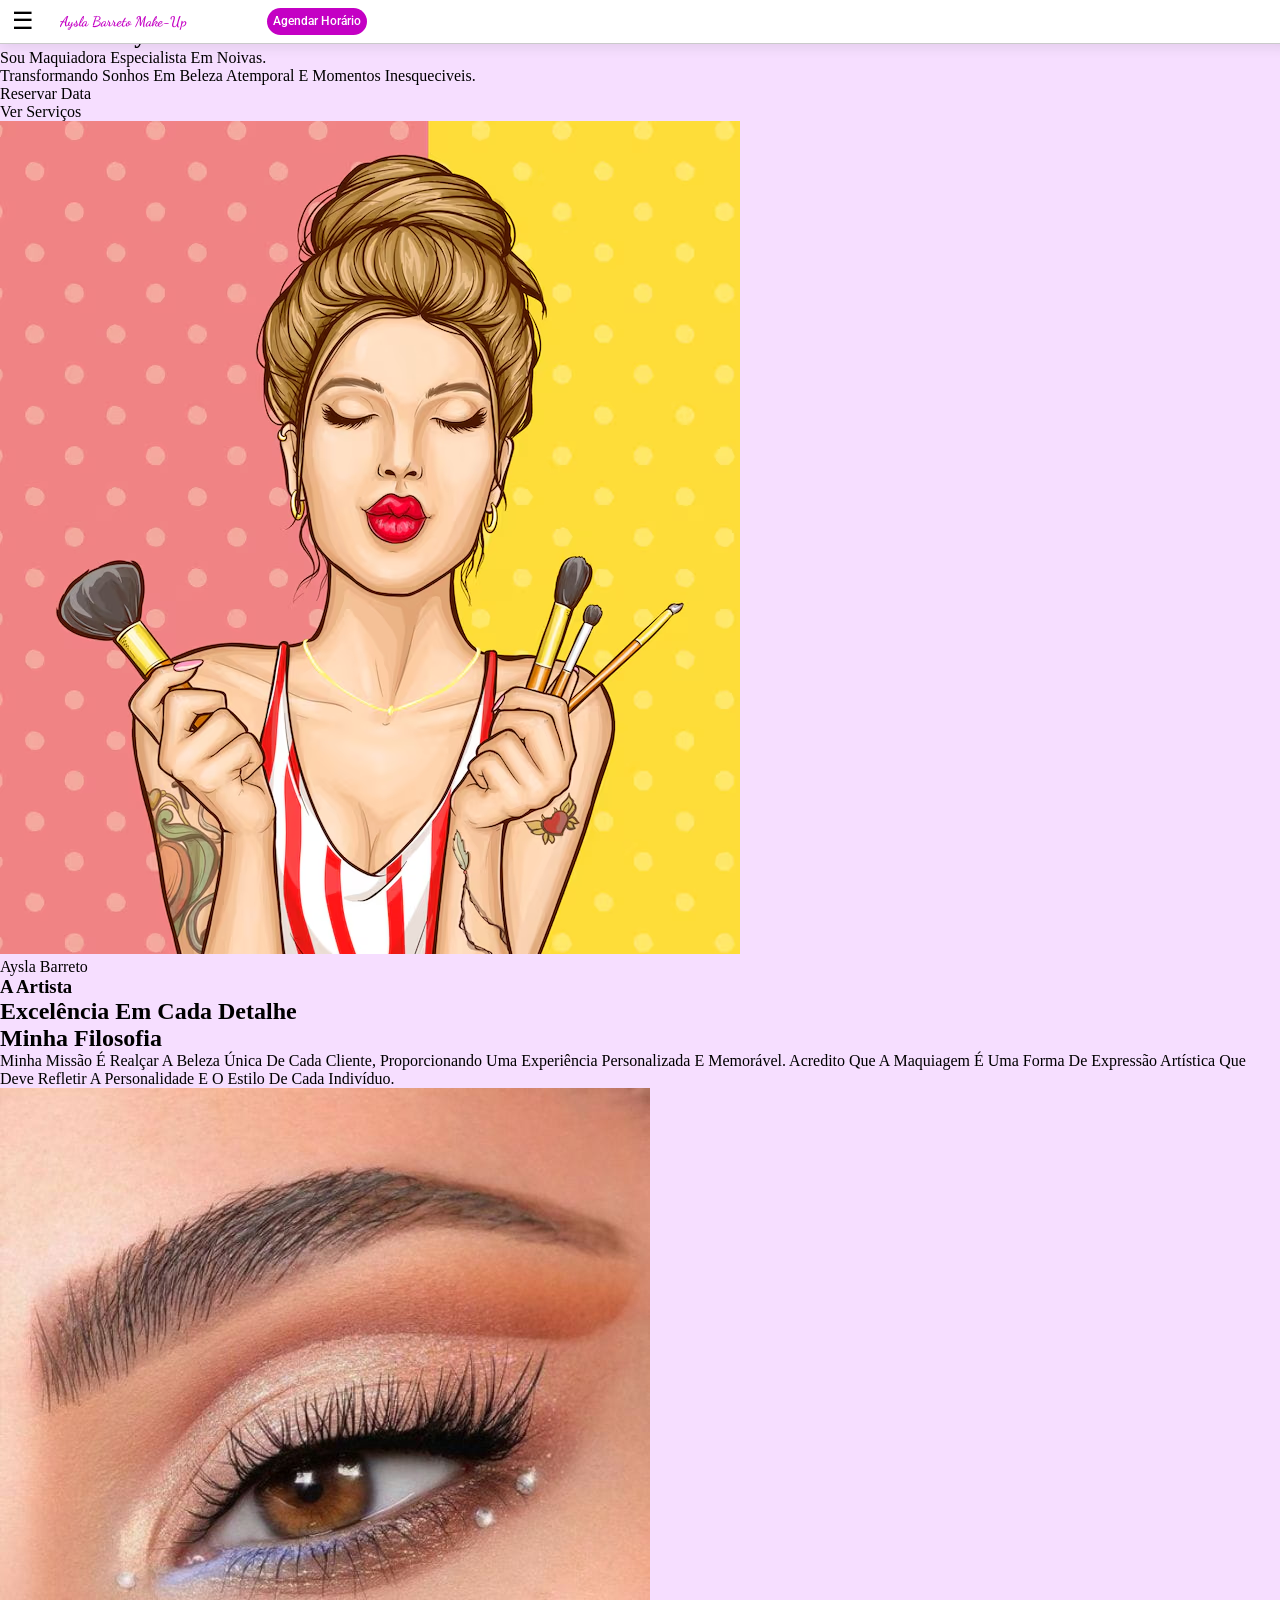
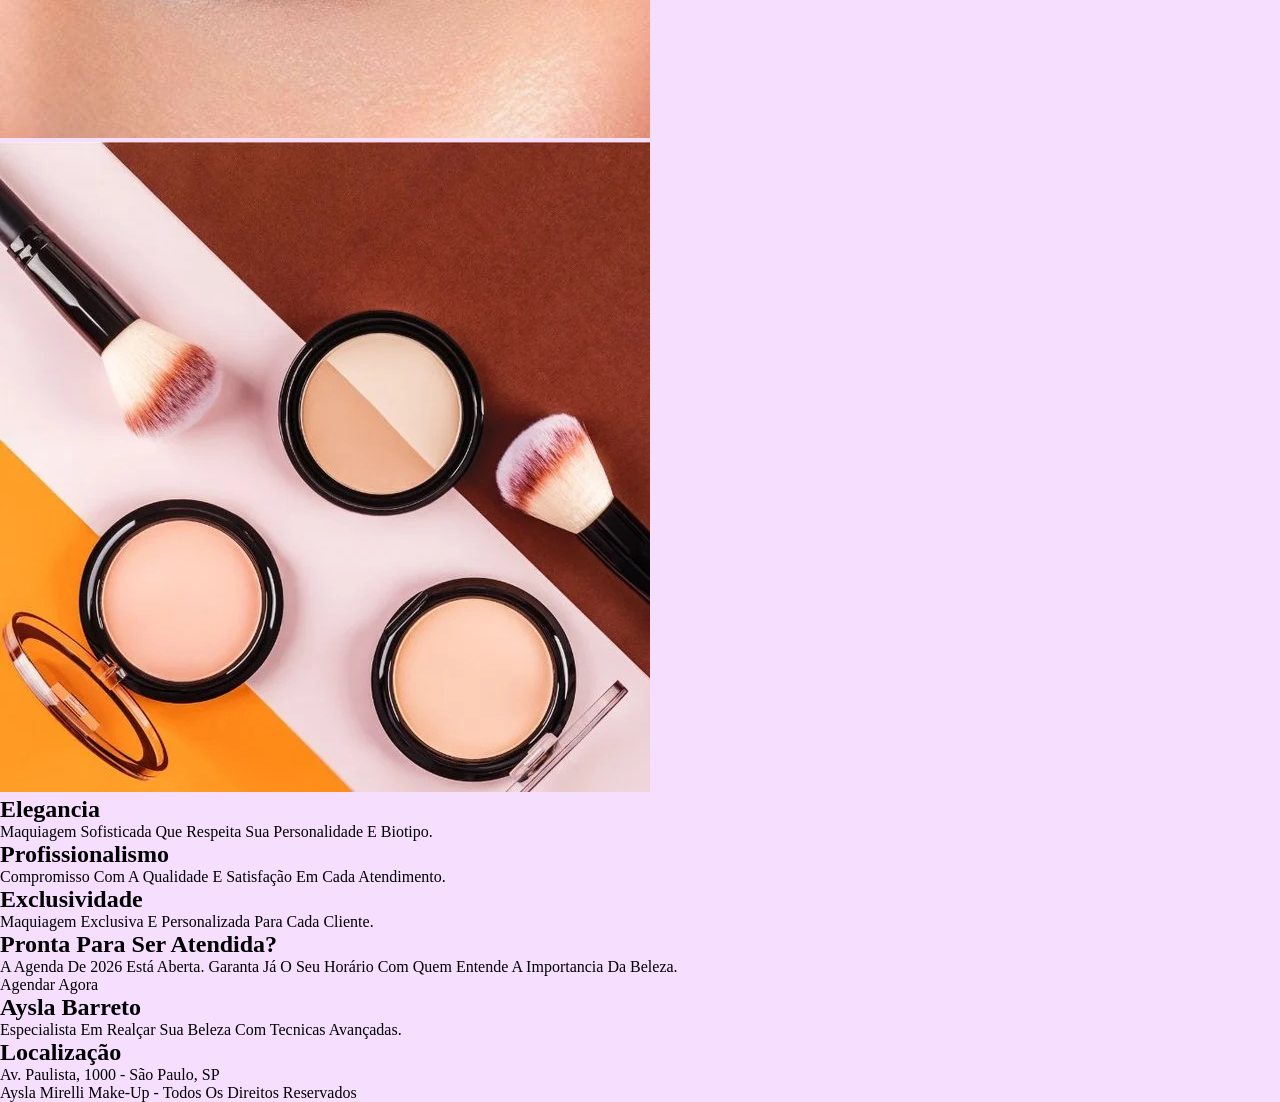
==== index.html @ 2d9332dd "Primeiro commit: criação de arquivos, pastas e imagens. Também foi feito toda a semantica do HTML co" ====
<!DOCTYPE html>
<html lang="pt-BR">
<head>
    <meta charset="UTF-8">
    <meta name="viewport" content="width=device-width, initial-scale=1.0">
    <title>Aysla Make-Up - Home</title>
    <link rel="stylesheet" href="./css/style.css">


    <link rel="preconnect" href="https://fonts.googleapis.com">
    <link rel="preconnect" href="https://fonts.gstatic.com" crossorigin>
    <link href="https://fonts.googleapis.com/css2?family=Roboto:ital,wght@0,100..900;1,100..900&display=swap" rel="stylesheet">

    <link rel="preconnect" href="https://fonts.googleapis.com">
    <link rel="preconnect" href="https://fonts.gstatic.com" crossorigin>
    <link href="https://fonts.googleapis.com/css2?family=Dancing+Script:wght@400..700&family=Roboto:ital,wght@0,100..900;1,100..900&display=swap" rel="stylesheet">


    <link rel="preconnect" href="https://fonts.googleapis.com">
    <link rel="preconnect" href="https://fonts.gstatic.com" crossorigin>
    <link href="https://fonts.googleapis.com/css2?family=Playfair+Display:ital,wght@0,400..900;1,400..900&display=swap" rel="stylesheet">
</head>
<body>
    <header>
        <nav>
             <button id="menu-toggle" aria-label="Abrir menu">
                ☰
            </button>

            <h1 class="tituloNavBar">Aysla Barreto Make-Up</h1>
            
            <ul id="nav-itens">
                <ul>
                    <h2 class="tituloNavBar" id="titulo-itens">Aysla Barreto Make-Up</h2>
                    <li id="btn-fechar-itens">X</li>   
                </ul>
                <li id="titulo-menu">Menu Principal</li>
                <li class="li-nav-itens"><a href=""><img class="nav-itens-logo" src="./assets/img/homeicon.png" alt="">Inicio <span class="mq-nav-itens">></span></a></li>
                <li class="li-nav-itens"><a href=""><img class="nav-itens-logo" src="./assets/img/sobreicon.png" alt="">Sobre <span class="mq-nav-itens">></span></a></li>
                <li class="li-nav-itens"><a href=""><img class="nav-itens-logo" id="pincel" src="./assets/img/pincel.png" alt="">Serviços <span class="mq-nav-itens">></span></a></li>

                <li ><a id="menu-li-btn" href="https://wa.me/5583994132681?text=Olá%2C%20gostaria%20de%20agendar%20um%20horário."
            target="_blank"
            rel="noopener">Agendar Horário</a></li>
            <span id="desc-btn">Atendimento Personalizado com hora marcada</span>
            <span id="localizacao-menu">Localização <br> <br> Av. Paulista, 1000 - São Paulo, SP
            </span>
            </ul>

            <a  id="nav-btn-agendar" href="https://wa.me/5583994132681?text=Olá%2C%20gostaria%20de%20agendar%20um%20horário."
            target="_blank"
            rel="noopener">Agendar Horário</a>


        </nav>
    </header>






    

    <main>
        <section>
            <div>
                <h3>Maquiadora</h3>
                <h2>Me Chamo <span>Aysla Barreto!</span></h2>
                <p>Sou maquiadora especialista em noivas. <br> Transformando Sonhos em Beleza Atemporal e Momentos Inesqueciveis.</p>
                <div>
                    <a   href="https://wa.me/5583994132681?text=Olá%2C%20gostaria%20de%20agendar%20um%20horário."
            target="_blank"
            rel="noopener">Reservar Data</a>
                    <a href="">Ver Serviços</a>
                </div>


            </div>
            <figure>
                <img src="./assets/img/ilustracao-de-anuncio-de-cosmeticos-maquiagem-com-retrato-de-mulher-de-moda_1441-3414.avif" alt="Aysla Mirelli">
                <figcaption>Aysla Barreto</figcaption>
            </figure>
        </section>


        <article>
            <h3>A Artista</h3>
            <h2>Excelência em Cada Detalhe</h2>
            <div>
                <h2>Minha Filosofia</h2>
                <p>Minha missão é realçar a beleza única de cada cliente, proporcionando uma experiência personalizada e memorável. Acredito que a maquiagem é uma forma de expressão artística que deve refletir a personalidade e o estilo de cada indivíduo.</p>
                <div>
                    <img src="./assets/img/MAKE_0405.jpg" alt="">
                    <img src="./assets/img/maquiagem-1515011476963_v2_4x3.jpg" alt="">
                </div>
            </div>
            <aside>
                <div>
                    <h2>Elegancia</h2>
                    <p>Maquiagem Sofisticada que Respeita sua Personalidade e Biotipo.</p>
                </div>
                <div>
                    <h2>Profissionalismo</h2>
                    <p>Compromisso com a Qualidade e Satisfação em Cada Atendimento.</p>
                </div>
                <div>
                    <h2>Exclusividade</h2>
                    <p>Maquiagem Exclusiva e Personalizada para Cada Cliente.</p>
                </div>
            </aside>
        </article>

        <article>
            <div>
                <h2>Pronta Para Ser Atendida?</h2>
                <p>A Agenda de 2026 está aberta. Garanta Já o Seu Horário com quem entende a importancia da beleza.</p>
            </div>
            <a   href="https://wa.me/5583994132681?text=Olá%2C%20gostaria%20de%20agendar%20um%20horário."
            target="_blank"
            rel="noopener">Agendar Agora</a>
        </article>

    </main>
    

    <footer>
        <aside>
            <div>
                <h2>Aysla Barreto</h2>
                <p>Especialista em Realçar Sua Beleza Com Tecnicas Avançadas.</p>
            </div>
            <div>
                <h2>Localização</h2>
                <p>Av. Paulista, 1000 - São Paulo, SP</p>
            </div>
        </aside>
        <div>
            <p>Aysla Mirelli Make-Up - Todos os Direitos Reservados</p>
        </div>
    </footer>

    <script src="./js/index.js"></script>
</body>
</html>
---- css/style.css ----
*{
    margin: 0;
    text-transform: capitalize;
}

/*Mobile First Styles*/


body{
    background-color: rgb(246, 222, 255);
    

}

/*estilização da navbar*/



#menu-toggle{
    cursor: pointer;
    border: none;
    background: none;
    font-size: 1.5rem;
}

#nav-itens {
  display: none;
  flex-direction: column;
  gap: 1rem;
  font-family: "Roboto", sans-serif;
  font-weight: 400;
  
}

#pincel{
  width: 10px;
  height: 20px;
  position: relative;
  top: 3px;
  margin-right: 20px;
}

#nav-itens.active{
    z-index: 10;
    list-style-type: none;
    display: flex;
    position: absolute;
    top: 0rem;
    left: 0px;
    background-color: rgb(255, 247, 255);
    width: 100%;
    height: 100vh;
    border-bottom-right-radius: 10px;

    
  background: linear-gradient(
    to right,
    rgba(0, 0, 0, 0.4),
  );
  animation: vinhetaLeft 0.3s ease-out forwards;
}


@keyframes vinhetaLeft {
  from {
    transform: translateX(-100%);
  }
  to {
    transform: translateX(0);
  }
}


.mq-nav-itens{
  font-weight: bold;
  left: 300px;
  position: absolute;
}





nav{
    display: flex;
    gap: 1rem;
    align-items: center;
    box-shadow: 0 4px 12px rgba(0, 0, 0, 0.08);
    background-color: white;
    padding: 0.4rem;
    position: absolute;
    border-bottom: 1px solid rgb(202, 202, 202);
    width: 100%;
}

.tituloNavBar{
    margin-left: 0.2rem;
    font-size: 14px;
     white-space: nowrap;
    color: rgb(196, 0, 196);
    font-family: "Dancing Script", cursive;
    
}

#titulo-itens{
    position: absolute;
    top: 25px;
    left: 15px;
}


#titulo-menu{
    position: relative;
    top: 40px;
    left: 0px;
    font-size: 15px;
    margin-bottom: 40px;
    font-weight: 400;
    color: rgb(128, 161, 161);
    word-spacing: 3px;
}



a{
    text-decoration: none;
    color: black;
    display: flex;
    align-items: center;
}

.li-nav-itens{
  padding-bottom: 10px;
  font-size: 30px;
  position: relative;
  font-family: "Playfair Display", serif;
  top: 20px;
  margin-bottom: 15px;
  font-weight: 300;
}



#btn-fechar-itens{
  list-style-type: none;
  position: relative;
  top: 20px;
  left: 75%;
  font-size: 20px;
  cursor: pointer;
  background-color: white;
  border-radius: 25px;
  padding: 5px;
}

#menu-li-btn{
  display: flex;
    justify-content: center;
    align-items: center;
    font-size: 25px;
    position: relative;
    left: 0.3rem;
    margin-top: 50px;
    background-color: rgb(196, 0, 196);
    padding: 1rem;
    padding-left: 50px;
    padding-right: 50px;
    width: 200px;
    border-radius: 25px;
    color: rgb(250, 250, 250);
    font-family: "Roboto", sans-serif;
    font-weight: 400;
}


#desc-btn{
  position: relative;
  top: 10px;
  left: 75px;
  font-size: 12px;
  color: rgb(128, 161, 161);
  font-weight: 300;
  padding-bottom: 10px;
  border-bottom: 1px solid rgb(194, 194, 194);
  width: 160px;
  text-align: center;
}

#localizacao-menu{
  position: relative;
  top: 80px;
  left: 70px;
  font-size: 17px;
  color: rgb(128, 161, 161);
  font-weight: 300;
  padding-bottom: 10px;
  
  width: 160px;
  text-align: center;
}

.nav-itens-logo{
  width: 15px;
  height: 15px;
  margin-right: 20px;
  position: relative;
  top: 3px;
  filter: invert(10%) sepia(80%) saturate(8000%) hue-rotate(320deg);
}






#nav-btn-agendar{
    font-size: 12px;
    background-color: rgb(196, 0, 196);
    padding: 0.4rem;
    border-radius: 15px;
    color: white;
    position: relative;
    left: 4rem;
    font-family: "Roboto", sans-serif;
    font-weight: 500;
}
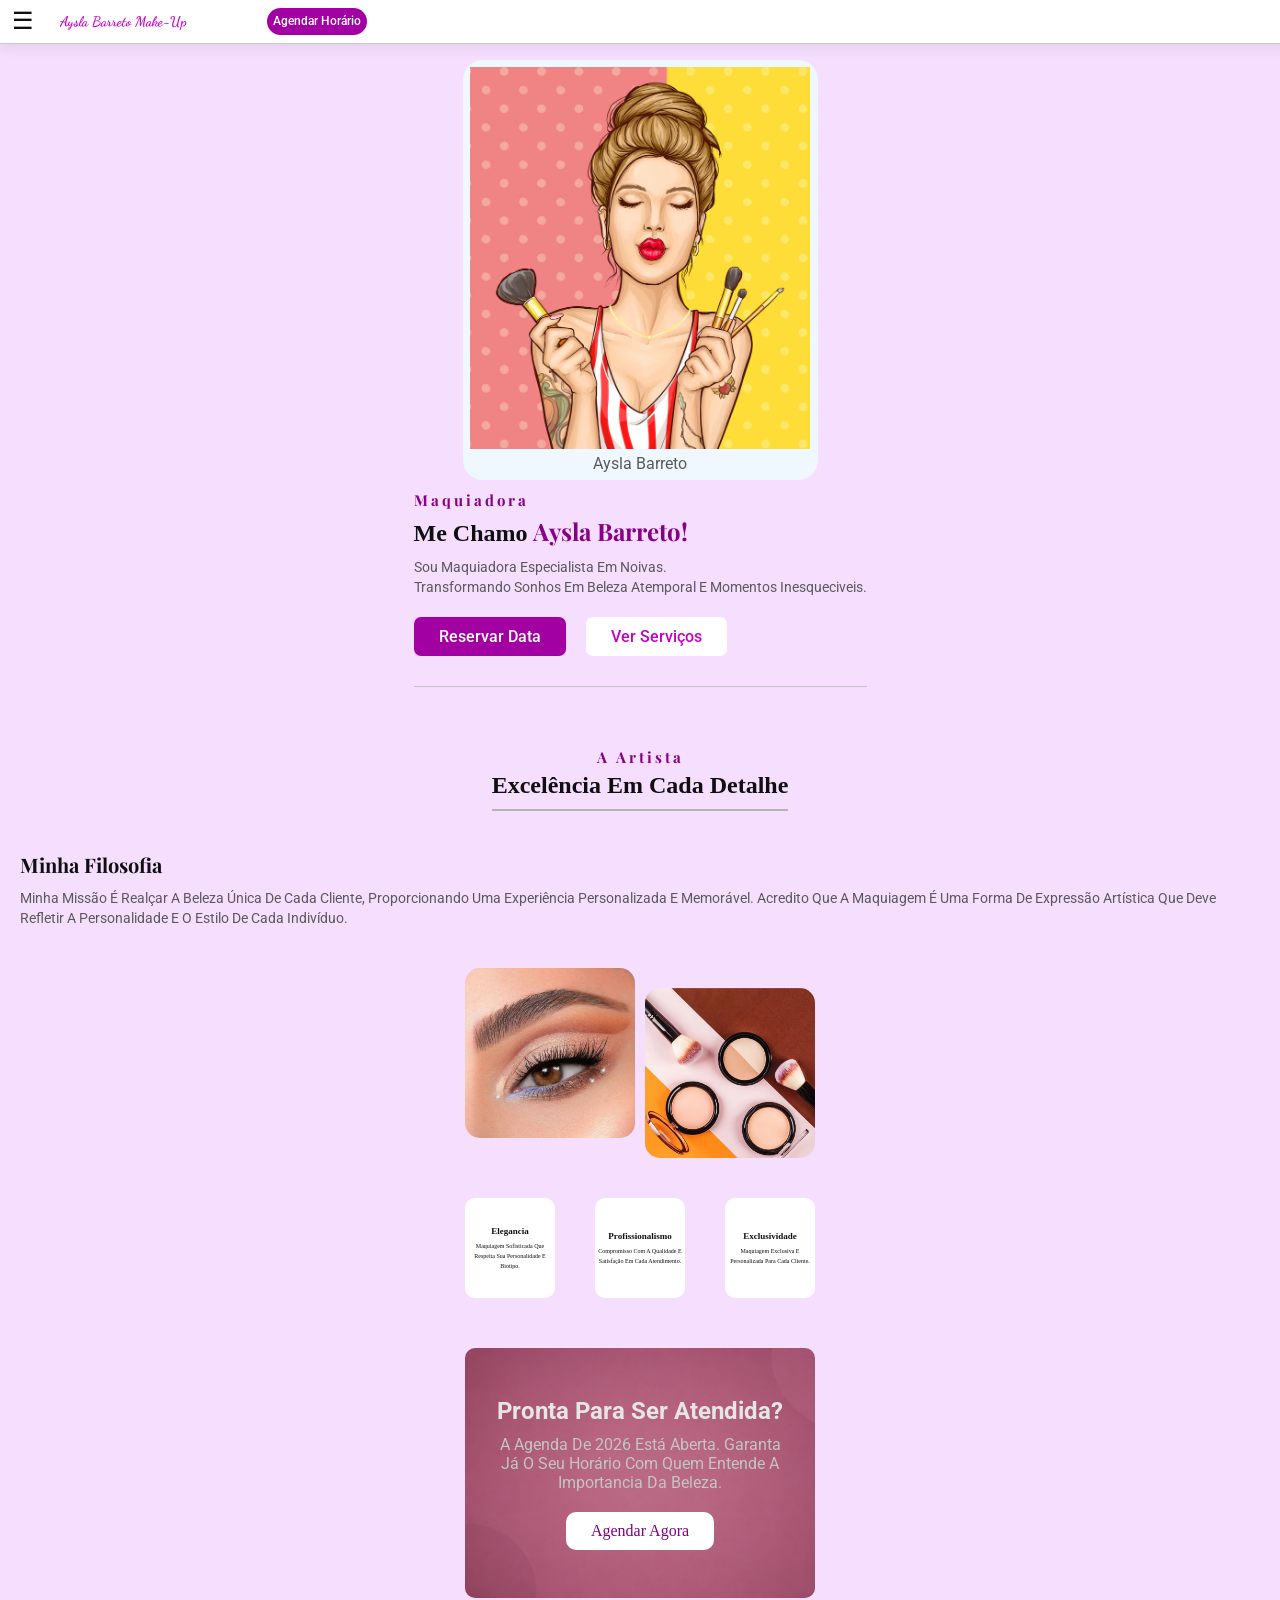
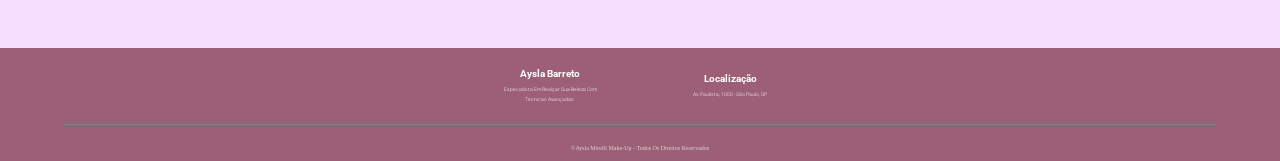
==== commit ec71fd19: "Finalizada a primeira versão de estilização da home page. Separado footer e navbar em arquivos própr" ====
--- a/index.html
+++ b/index.html
@@ -5,6 +5,8 @@
     <meta name="viewport" content="width=device-width, initial-scale=1.0">
     <title>Aysla Make-Up - Home</title>
     <link rel="stylesheet" href="./css/style.css">
+    <link rel="stylesheet" href="./css/navbar.css">
+    <link rel="stylesheet" href="./css/footer.css">
 
 
     <link rel="preconnect" href="https://fonts.googleapis.com">
@@ -63,60 +65,61 @@
     
 
     <main>
-        <section>
-            <div>
-                <h3>Maquiadora</h3>
-                <h2>Me Chamo <span>Aysla Barreto!</span></h2>
-                <p>Sou maquiadora especialista em noivas. <br> Transformando Sonhos em Beleza Atemporal e Momentos Inesqueciveis.</p>
-                <div>
-                    <a   href="https://wa.me/5583994132681?text=Olá%2C%20gostaria%20de%20agendar%20um%20horário."
+        <section id="section-apresentacao">
+            <figure id="figure-apresentacao">
+                <img id="imgFigure" src="./assets/img/ilustracao-de-anuncio-de-cosmeticos-maquiagem-com-retrato-de-mulher-de-moda_1441-3414.avif" alt="Aysla Mirelli">
+                <figcaption id="figcaption-apresentacao">Aysla Barreto</figcaption>
+            </figure>
+            <div id="textos-apresentacao">
+                <h3 class="titulo-apresentacao">Maquiadora</h3>
+                <h2>Me Chamo <span class="nome-aysla">Aysla Barreto!</span></h2>
+                <p class="descricao-conteudos">Sou maquiadora especialista em noivas. <br> Transformando Sonhos em Beleza Atemporal e Momentos Inesqueciveis.</p>
+                <div id="botoes-apresentacao">
+                    <a id="btn-reservar"   href="https://wa.me/5583994132681?text=Olá%2C%20gostaria%20de%20agendar%20um%20horário."
             target="_blank"
             rel="noopener">Reservar Data</a>
-                    <a href="">Ver Serviços</a>
+                    <a id="btn-servicos" href="">Ver Serviços</a>
                 </div>
 
 
             </div>
-            <figure>
-                <img src="./assets/img/ilustracao-de-anuncio-de-cosmeticos-maquiagem-com-retrato-de-mulher-de-moda_1441-3414.avif" alt="Aysla Mirelli">
-                <figcaption>Aysla Barreto</figcaption>
-            </figure>
         </section>
 
 
-        <article>
-            <h3>A Artista</h3>
-            <h2>Excelência em Cada Detalhe</h2>
-            <div>
-                <h2>Minha Filosofia</h2>
-                <p>Minha missão é realçar a beleza única de cada cliente, proporcionando uma experiência personalizada e memorável. Acredito que a maquiagem é uma forma de expressão artística que deve refletir a personalidade e o estilo de cada indivíduo.</p>
-                <div>
-                    <img src="./assets/img/MAKE_0405.jpg" alt="">
-                    <img src="./assets/img/maquiagem-1515011476963_v2_4x3.jpg" alt="">
+        <article class="article-conteudo-secundario">
+            
+            <h3 class="titulo-apresentacao">A Artista</h3>
+            <h2 class="titulo2-apresentacao">Excelência em Cada Detalhe</h2>
+            <div class="conteudo-article">
+                <h2 id="topico-article">Minha Filosofia</h2>
+                <p class="descricao-conteudos">Minha missão é realçar a beleza única de cada cliente, proporcionando uma experiência personalizada e memorável. Acredito que a maquiagem é uma forma de expressão artística que deve refletir a personalidade e o estilo de cada indivíduo.</p>
+                <div class="container-img-article">
+                    <img class="img-article-1" id="img1-article" src="./assets/img/MAKE_0405.jpg" alt="">
+                    <img class="img-article-1" id="img2-article" src="./assets/img/maquiagem-1515011476963_v2_4x3.jpg" alt="">
                 </div>
             </div>
-            <aside>
-                <div>
-                    <h2>Elegancia</h2>
-                    <p>Maquiagem Sofisticada que Respeita sua Personalidade e Biotipo.</p>
+            <aside id="valores-article">
+                <div class="valores">
+                    <h2 class="titulo-valores">Elegancia</h2>
+                    <p class="descricao-valores">Maquiagem Sofisticada que Respeita sua Personalidade e Biotipo.</p>
                 </div>
-                <div>
-                    <h2>Profissionalismo</h2>
-                    <p>Compromisso com a Qualidade e Satisfação em Cada Atendimento.</p>
+                <div class="valores">
+                    <h2 class="titulo-valores">Profissionalismo</h2>
+                    <p class="descricao-valores">Compromisso com a Qualidade e Satisfação em Cada Atendimento.</p>
                 </div>
-                <div>
-                    <h2>Exclusividade</h2>
-                    <p>Maquiagem Exclusiva e Personalizada para Cada Cliente.</p>
+                <div class="valores">
+                    <h2 class="titulo-valores">Exclusividade</h2>
+                    <p class="descricao-valores">Maquiagem Exclusiva e Personalizada para Cada Cliente.</p>
                 </div>
             </aside>
         </article>
 
-        <article>
-            <div>
-                <h2>Pronta Para Ser Atendida?</h2>
-                <p>A Agenda de 2026 está aberta. Garanta Já o Seu Horário com quem entende a importancia da beleza.</p>
+        <article class="banner-article-agendar">
+            <div class="agendar-article">
+                <h2 id="titulo-banner">Pronta Para Ser Atendida?</h2>
+                <p id="descricao-banner">A Agenda de 2026 está aberta. Garanta Já o Seu Horário com quem entende a importancia da beleza.</p>
             </div>
-            <a   href="https://wa.me/5583994132681?text=Olá%2C%20gostaria%20de%20agendar%20um%20horário."
+            <a id="btn-agendar-banner"   href="https://wa.me/5583994132681?text=Olá%2C%20gostaria%20de%20agendar%20um%20horário."
             target="_blank"
             rel="noopener">Agendar Agora</a>
         </article>
@@ -125,18 +128,18 @@
     
 
     <footer>
-        <aside>
-            <div>
-                <h2>Aysla Barreto</h2>
-                <p>Especialista em Realçar Sua Beleza Com Tecnicas Avançadas.</p>
+        <aside class="info-footer">
+            <div class="sobre-footer">
+                <h2 class="titulo-sobre-footer">Aysla Barreto</h2>
+                <p class="text-footer">Especialista em Realçar Sua Beleza Com Tecnicas Avançadas.</p>
             </div>
-            <div>
-                <h2>Localização</h2>
-                <p>Av. Paulista, 1000 - São Paulo, SP</p>
+            <div class="local-footer">
+                <h2 class="titulo-local-footer">Localização</h2>
+                <p class="text-footer">Av. Paulista, 1000 - São Paulo, SP</p>
             </div>
         </aside>
-        <div>
-            <p>Aysla Mirelli Make-Up - Todos os Direitos Reservados</p>
+        <div class="copyright-footer">
+            <p class="copyright-texto">©Aysla Mirelli Make-Up - Todos os Direitos Reservados</p>
         </div>
     </footer>
 
--- a/css/style.css
+++ b/css/style.css
@@ -1,6 +1,7 @@
 *{
     margin: 0;
     text-transform: capitalize;
+    color: rgb(15, 15, 15);
 }
 
 /*Mobile First Styles*/
@@ -8,219 +9,279 @@
 
 body{
     background-color: rgb(246, 222, 255);
+    overflow-x: hidden;
     
 
 }
 
-/*estilização da navbar*/
-
-
-
-#menu-toggle{
-    cursor: pointer;
-    border: none;
-    background: none;
-    font-size: 1.5rem;
-}
-
-#nav-itens {
-  display: none;
-  flex-direction: column;
-  gap: 1rem;
-  font-family: "Roboto", sans-serif;
+/* main styles */
+
+
+main{
+  display: flex;
+  align-items: center;
+  justify-content: center;
+  flex-direction: column;
+}
+
+
+#imgFigure{
+  width: 340px;
+}
+
+
+#figure-apresentacao{
+  display: flex;
+  align-items: center;
+  justify-content: center;
+  flex-direction: column;
+  background-color: aliceblue;
+  width: 355px;
+  height: 420px;
+  border-radius: 20px;
+  
+}
+
+#figcaption-apresentacao{
+  font-family: 'Roboto', sans-serif;
+  margin-top: 5px;
+  color: rgb(90, 90, 90);
+}
+
+
+
+#section-apresentacao{
+  display: flex;
+  align-items: center;
+  justify-content: center;
+  flex-direction: column;
+  padding-top: 60px;
+  color: rgb(15, 15, 15);
+  
+}
+
+
+#textos-apresentacao{
+  display: flex;
+  align-items: start;
+  justify-content: center;
+  flex-direction: column;
+  text-align: start;
+  padding: 10px;
+}
+
+#botoes-apresentacao{
+  display: flex;
+  align-items: center;
+  justify-content: start;
+  width: 100%;
+  gap: 20px;
+  margin-top: 20px;
+  margin-bottom: 50px;
+  border-bottom: 1px solid rgb(196, 196, 196);
+  padding-bottom: 30px;
+}
+
+
+.titulo-apresentacao{
+  font-family: 'playfair display', serif;
+  font-size: 15px;
+  letter-spacing: 3px;
+  margin-bottom: 5px;
+  color: rgb(133, 0, 133);
+}
+
+.nome-aysla{
+  color: rgb(133, 0, 133);
+  font-family: 'playfair display', serif;
+}
+
+
+.descricao-conteudos{
+  font-family: 'Roboto', sans-serif;
+  font-size: 14px;
+  margin-top: 10px;
+  line-height: 20px;
+  color: rgb(90, 90, 90);
+}
+
+
+.conteudo-article{
+  margin-top: 20px;
+  display: flex;
+  align-items: start;
+  justify-content: center;
+  flex-direction: column;
+  padding: 20px;
+}
+
+.titulo2-apresentacao{
+  white-space: nowrap;
+  border-bottom: 2px solid rgb(180, 180, 180);
+  padding-bottom: 10px;
+}
+
+
+.img-article-1{
+  width: 170px;
+  position: relative;
+}
+
+#img1-article{
+  border-radius: 15px;
+}
+
+#img2-article{
+  border-radius: 15px;
+  top: 20px;
+}
+
+.container-img-article{
+  display: flex;
+  align-items: center;
+  justify-content: center;
+  gap: 10px;
+  margin-top: 20px;
+  width: 100%;
+  height: 210px;
+  
+}
+
+
+
+
+
+
+
+
+#btn-reservar{
+  background-color: rgb(163, 0, 163);
+  padding: 10px;
+  padding-left: 25px;
+  padding-right: 25px;
+  border-radius: 7px;
+  color: white;
+  font-family: 'Roboto', sans-serif;
+  font-weight: 500;
+}
+
+#btn-servicos{
+  background-color: white;
+  padding: 10px;
+  padding-left: 25px;
+  padding-right: 25px;
+  border-radius: 7px;
+  color: rgb(196, 0, 196);
+  font-family: 'Roboto', sans-serif;
+  font-weight: 500;
+}
+
+
+
+
+
+
+/*articles secundários styles*/
+
+
+.article-conteudo-secundario{
+  display: flex;
+  align-items: center;
+  justify-content: center;
+  flex-direction: column;;
+}
+
+
+#topico-article{
+  font-size: 20px;
+  font-family: 'playfair display', serif;
+}
+
+
+
+#valores-article{
+  display: flex;
+  justify-content: center;
+  align-items: center;
+  gap: 40px;
+  margin-bottom: 50px;
+  margin-top: 20px;
+}
+
+
+.valores{
+  display: flex;
+  flex-direction: column;
+  align-items: center;
+  justify-content: center;
+  font-size: 7px;
+  width: 90px;
+  height: 100px;
+  background-color: white;
+  text-align: center;
+  border-radius: 10px;
+}
+
+
+.titulo-valores{
+  font-size: 9px;
+  margin-bottom: 5px;
+}
+
+
+.descricao-valores{
+  font-size: 6px;
+  line-height: 10px;
+}
+
+
+
+.banner-article-agendar{
+  display: flex;
+  align-items: center;
+  justify-content: center;
+  margin-bottom: 50px;
+  flex-direction: column;
+  background-color: rgb(163, 0, 163);
+  height: 250px;
+  width: 350px;
+  border-radius: 10px;
+  background-image: url(../assets/img/banner.png);
+  background-size: cover;
+  
+}
+
+
+.agendar-article{
+  display: flex;
+  justify-content: center;
+  align-items: center;
+  flex-direction: column;
+  text-align: center;
+}
+
+
+#titulo-banner{
+  color: rgb(230, 230, 230);
+  font-family: 'Roboto', serif;
+  margin-bottom: 10px;
+}
+
+
+#descricao-banner{
+  color: rgb(196, 196, 196);
+  font-family: 'Roboto', serif;
+  width: 300px;
   font-weight: 400;
   
-}
-
-#pincel{
-  width: 10px;
-  height: 20px;
-  position: relative;
-  top: 3px;
-  margin-right: 20px;
-}
-
-#nav-itens.active{
-    z-index: 10;
-    list-style-type: none;
-    display: flex;
-    position: absolute;
-    top: 0rem;
-    left: 0px;
-    background-color: rgb(255, 247, 255);
-    width: 100%;
-    height: 100vh;
-    border-bottom-right-radius: 10px;
-
-    
-  background: linear-gradient(
-    to right,
-    rgba(0, 0, 0, 0.4),
-  );
-  animation: vinhetaLeft 0.3s ease-out forwards;
-}
-
-
-@keyframes vinhetaLeft {
-  from {
-    transform: translateX(-100%);
-  }
-  to {
-    transform: translateX(0);
-  }
-}
-
-
-.mq-nav-itens{
-  font-weight: bold;
-  left: 300px;
-  position: absolute;
-}
-
-
-
-
-
-nav{
-    display: flex;
-    gap: 1rem;
-    align-items: center;
-    box-shadow: 0 4px 12px rgba(0, 0, 0, 0.08);
-    background-color: white;
-    padding: 0.4rem;
-    position: absolute;
-    border-bottom: 1px solid rgb(202, 202, 202);
-    width: 100%;
-}
-
-.tituloNavBar{
-    margin-left: 0.2rem;
-    font-size: 14px;
-     white-space: nowrap;
-    color: rgb(196, 0, 196);
-    font-family: "Dancing Script", cursive;
-    
-}
-
-#titulo-itens{
-    position: absolute;
-    top: 25px;
-    left: 15px;
-}
-
-
-#titulo-menu{
-    position: relative;
-    top: 40px;
-    left: 0px;
-    font-size: 15px;
-    margin-bottom: 40px;
-    font-weight: 400;
-    color: rgb(128, 161, 161);
-    word-spacing: 3px;
-}
-
-
-
-a{
-    text-decoration: none;
-    color: black;
-    display: flex;
-    align-items: center;
-}
-
-.li-nav-itens{
-  padding-bottom: 10px;
-  font-size: 30px;
-  position: relative;
-  font-family: "Playfair Display", serif;
-  top: 20px;
-  margin-bottom: 15px;
-  font-weight: 300;
-}
-
-
-
-#btn-fechar-itens{
-  list-style-type: none;
-  position: relative;
-  top: 20px;
-  left: 75%;
-  font-size: 20px;
-  cursor: pointer;
+  
+}
+
+
+#btn-agendar-banner{
   background-color: white;
-  border-radius: 25px;
-  padding: 5px;
-}
-
-#menu-li-btn{
-  display: flex;
-    justify-content: center;
-    align-items: center;
-    font-size: 25px;
-    position: relative;
-    left: 0.3rem;
-    margin-top: 50px;
-    background-color: rgb(196, 0, 196);
-    padding: 1rem;
-    padding-left: 50px;
-    padding-right: 50px;
-    width: 200px;
-    border-radius: 25px;
-    color: rgb(250, 250, 250);
-    font-family: "Roboto", sans-serif;
-    font-weight: 400;
-}
-
-
-#desc-btn{
-  position: relative;
-  top: 10px;
-  left: 75px;
-  font-size: 12px;
-  color: rgb(128, 161, 161);
-  font-weight: 300;
-  padding-bottom: 10px;
-  border-bottom: 1px solid rgb(194, 194, 194);
-  width: 160px;
-  text-align: center;
-}
-
-#localizacao-menu{
-  position: relative;
-  top: 80px;
-  left: 70px;
-  font-size: 17px;
-  color: rgb(128, 161, 161);
-  font-weight: 300;
-  padding-bottom: 10px;
-  
-  width: 160px;
-  text-align: center;
-}
-
-.nav-itens-logo{
-  width: 15px;
-  height: 15px;
-  margin-right: 20px;
-  position: relative;
-  top: 3px;
-  filter: invert(10%) sepia(80%) saturate(8000%) hue-rotate(320deg);
-}
-
-
-
-
-
-
-#nav-btn-agendar{
-    font-size: 12px;
-    background-color: rgb(196, 0, 196);
-    padding: 0.4rem;
-    border-radius: 15px;
-    color: white;
-    position: relative;
-    left: 4rem;
-    font-family: "Roboto", sans-serif;
-    font-weight: 500;
-}
+  padding: 10px 25px 10px 25px;
+  margin-top: 20px;
+  border-radius: 10px;
+  color: rgb(128, 0, 128);
+}
--- a/css/navbar.css
+++ b/css/navbar.css
@@ -0,0 +1,220 @@
+/*estilização da navbar*/
+
+
+
+#menu-toggle{
+    cursor: pointer;
+    border: none;
+    background: none;
+    font-size: 1.5rem;
+}
+
+#nav-itens {
+  display: none;
+  flex-direction: column;
+  gap: 1rem;
+  font-family: "Roboto", sans-serif;
+  font-weight: 400;
+  
+}
+
+#pincel{
+  width: 10px;
+  height: 20px;
+  position: relative;
+  top: 3px;
+  margin-right: 20px;
+}
+
+#nav-itens.active{
+    overflow: hidden;
+    z-index: 10;
+    list-style-type: none;
+    display: flex;
+    position: absolute;
+    top: 0rem;
+    left: 0px;
+    background-color: rgb(255, 247, 255);
+    width: 100%;
+    height: 100vh;
+    border-bottom-right-radius: 10px;
+
+    
+  background: linear-gradient(
+    to right,
+    rgba(0, 0, 0, 0.4),
+  );
+  animation: vinhetaLeft 0.3s ease-out forwards;
+}
+
+
+body.menu-open {
+  overflow: hidden;
+  height: 100vh;
+}
+
+
+
+@keyframes vinhetaLeft {
+  from {
+    transform: translateX(-100%);
+  }
+  to {
+    transform: translateX(0);
+  }
+}
+
+
+.mq-nav-itens{
+  font-weight: bold;
+  left: 300px;
+  position: absolute;
+}
+
+
+
+
+
+nav{
+    display: flex;
+    gap: 1rem;
+    align-items: center;
+    box-shadow: 0 4px 12px rgba(0, 0, 0, 0.08);
+    background-color: white;
+    padding: 0.4rem;
+    position: absolute;
+    border-bottom: 1px solid rgb(202, 202, 202);
+    width: 100%;
+}
+
+.tituloNavBar{
+    margin-left: 0.2rem;
+    font-size: 14px;
+     white-space: nowrap;
+    color: rgb(196, 0, 196);
+    font-family: "Dancing Script", cursive;
+    
+}
+
+#titulo-itens{
+    position: absolute;
+    top: 25px;
+    left: 15px;
+}
+
+
+#titulo-menu{
+    position: relative;
+    top: 40px;
+    left: 0px;
+    font-size: 15px;
+    margin-bottom: 40px;
+    font-weight: 400;
+    color: rgb(128, 161, 161);
+    word-spacing: 3px;
+}
+
+
+
+a{
+    text-decoration: none;
+    color: black;
+    display: flex;
+    align-items: center;
+}
+
+.li-nav-itens{
+  padding-bottom: 10px;
+  font-size: 30px;
+  position: relative;
+  font-family: "Playfair Display", serif;
+  top: 20px;
+  margin-bottom: 15px;
+  font-weight: 300;
+}
+
+
+
+#btn-fechar-itens{
+  list-style-type: none;
+  position: relative;
+  top: 20px;
+  left: 75%;
+  font-size: 20px;
+  cursor: pointer;
+  background-color: white;
+  border-radius: 25px;
+  padding: 5px;
+}
+
+#menu-li-btn{
+  display: flex;
+    justify-content: center;
+    align-items: center;
+    font-size: 25px;
+    position: relative;
+    left: 0.3rem;
+    margin-top: 50px;
+    background-color: rgb(163, 0, 163);
+    padding: 1rem;
+    padding-left: 50px;
+    padding-right: 50px;
+    width: 200px;
+    border-radius: 25px;
+    color: rgb(250, 250, 250);
+    font-family: "Roboto", sans-serif;
+    font-weight: 400;
+}
+
+
+#desc-btn{
+  position: relative;
+  top: 10px;
+  left: 75px;
+  font-size: 12px;
+  color: rgb(128, 161, 161);
+  font-weight: 300;
+  padding-bottom: 10px;
+  border-bottom: 1px solid rgb(194, 194, 194);
+  width: 160px;
+  text-align: center;
+}
+
+#localizacao-menu{
+  position: relative;
+  top: 80px;
+  left: 70px;
+  font-size: 17px;
+  color: rgb(128, 161, 161);
+  font-weight: 300;
+  padding-bottom: 10px;
+  
+  width: 160px;
+  text-align: center;
+}
+
+.nav-itens-logo{
+  width: 15px;
+  height: 15px;
+  margin-right: 20px;
+  position: relative;
+  top: 3px;
+  filter: invert(10%) sepia(80%) saturate(8000%) hue-rotate(320deg);
+}
+
+
+
+
+
+
+#nav-btn-agendar{
+    font-size: 12px;
+    background-color: rgb(163, 0, 163);
+    padding: 0.4rem;
+    border-radius: 15px;
+    color: white;
+    position: relative;
+    left: 4rem;
+    font-family: "Roboto", sans-serif;
+    font-weight: 500;
+}
--- a/css/footer.css
+++ b/css/footer.css
@@ -0,0 +1,71 @@
+footer{
+    background-color: rgb(156, 95, 117)
+;
+    display: flex;
+    flex-direction: column;
+    align-items: center;
+    justify-content: center;
+    
+}
+
+.info-footer{
+    display: flex;
+    align-items: center;
+    justify-content: center;
+    margin-bottom: 20px;
+    text-align: center;
+    font-size: 7px;
+    gap: 80px;
+    margin-top: 20px;
+    border-bottom: 0.5px solid rgb(129, 129, 129);
+    border-width: thin;
+    width: 90%;
+    padding-bottom: 20px;
+    
+    
+    
+}
+
+
+.sobre-footer{
+    width: 100px;
+}
+
+
+.local-footer{
+    width: 100px;
+}
+
+.copyright-footer{
+    margin-bottom: 10px;
+    font-size: 6px;
+}
+
+
+.copyright-texto{
+    color: rgb(216, 216, 216);
+}
+
+
+.titulo-sobre-footer{
+    font-size: 10px;
+    margin-bottom: 5px;
+    color: white;
+    font-family: 'Roboto', sans-serif;
+}
+
+.titulo-local-footer{
+    font-size: 10px;
+    margin-bottom: 5px;
+    color: white;
+    font-family: 'Roboto', sans-serif;
+}
+
+
+.text-footer{
+    color: white;
+    font-weight: 300;
+    line-height: 10px;
+    font-size: 5px;
+    font-family: 'Roboto', sans-serif;
+}
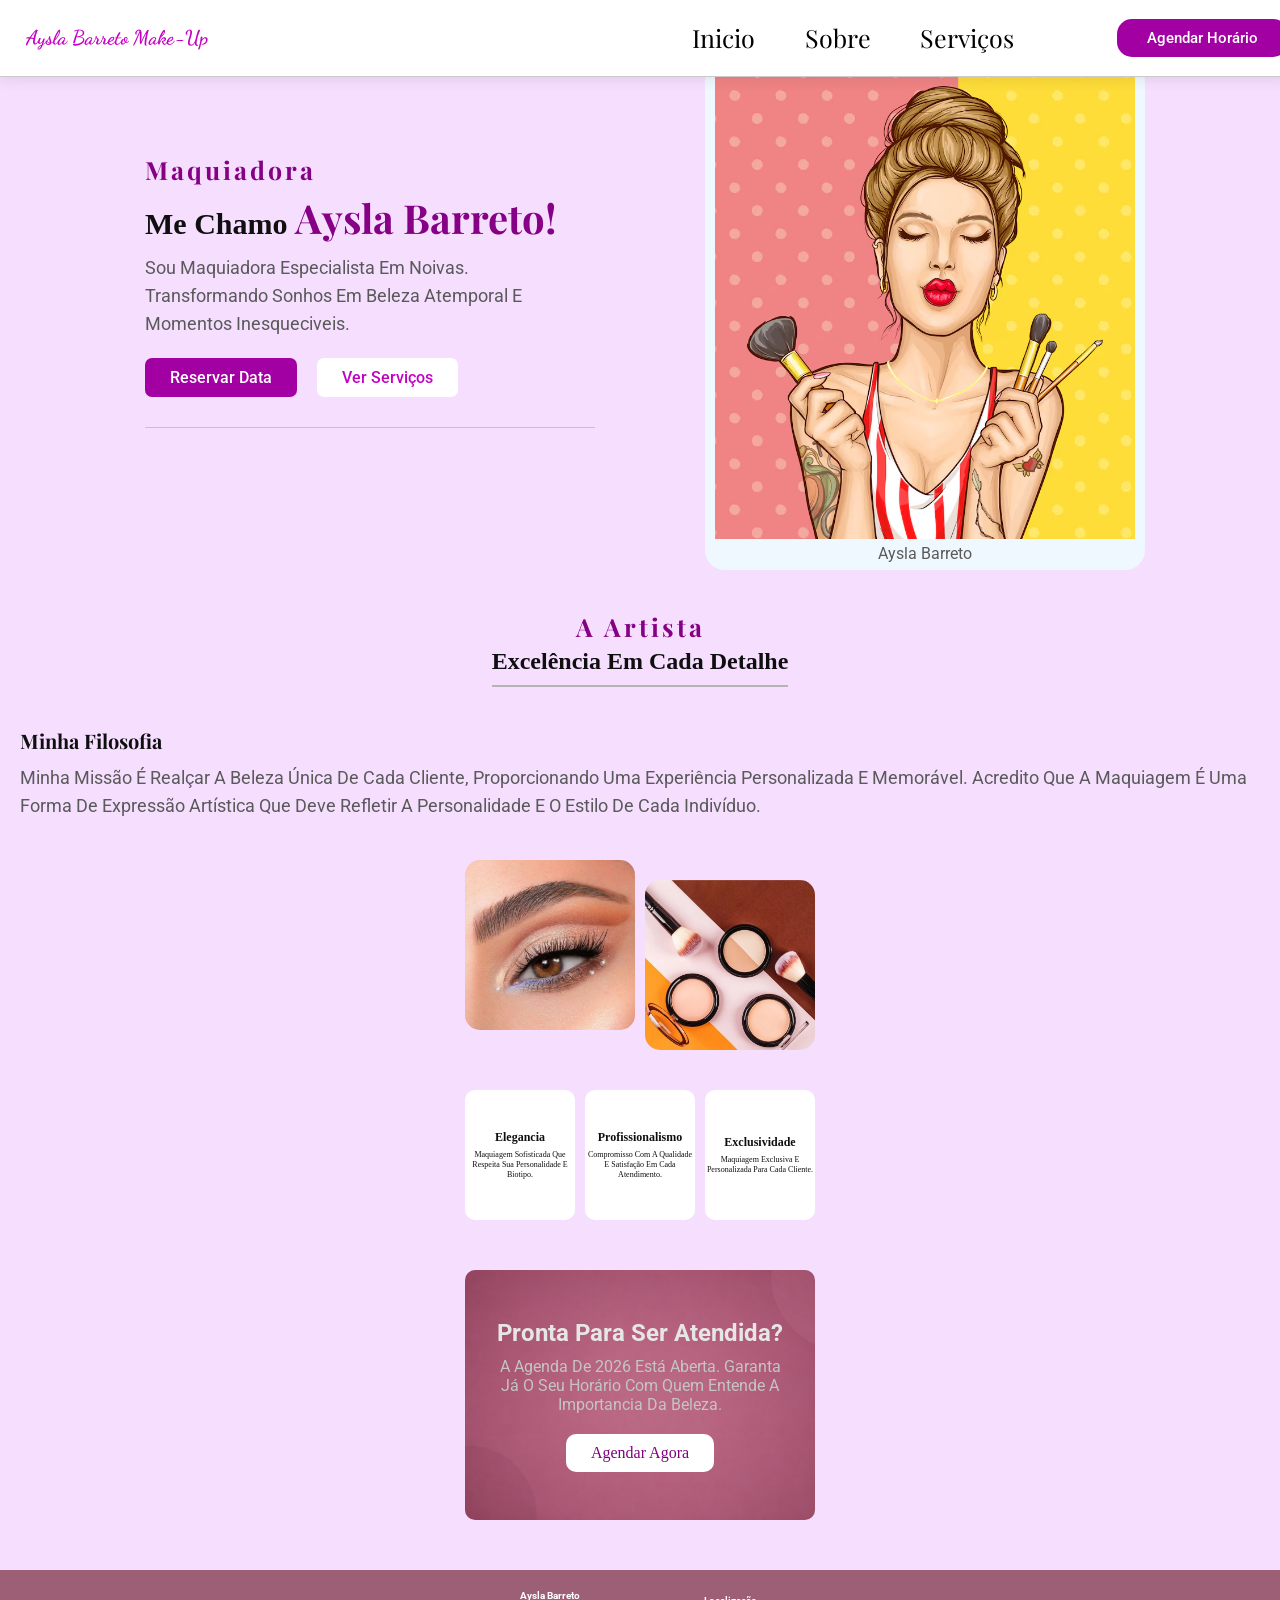
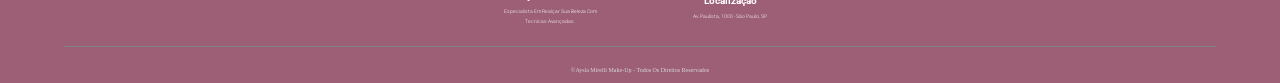
==== commit b01e7773: "Arquivos de footer e navbar foram concluidos, restando apenas tornar responsivo o footer e o resto d" ====
--- a/index.html
+++ b/index.html
@@ -7,6 +7,7 @@
     <link rel="stylesheet" href="./css/style.css">
     <link rel="stylesheet" href="./css/navbar.css">
     <link rel="stylesheet" href="./css/footer.css">
+    <link rel="stylesheet" href="./css/modal.css">
 
 
     <link rel="preconnect" href="https://fonts.googleapis.com">
@@ -41,17 +42,51 @@
                 <li class="li-nav-itens"><a href=""><img class="nav-itens-logo" src="./assets/img/sobreicon.png" alt="">Sobre <span class="mq-nav-itens">></span></a></li>
                 <li class="li-nav-itens"><a href=""><img class="nav-itens-logo" id="pincel" src="./assets/img/pincel.png" alt="">Serviços <span class="mq-nav-itens">></span></a></li>
 
-                <li ><a id="menu-li-btn" href="https://wa.me/5583994132681?text=Olá%2C%20gostaria%20de%20agendar%20um%20horário."
-            target="_blank"
-            rel="noopener">Agendar Horário</a></li>
+
+            <li id="nav-btn-agendar-itens" class="agendar-btn-nav" >Agendar Horário</li>
             <span id="desc-btn">Atendimento Personalizado com hora marcada</span>
             <span id="localizacao-menu">Localização <br> <br> Av. Paulista, 1000 - São Paulo, SP
             </span>
             </ul>
 
-            <a  id="nav-btn-agendar" href="https://wa.me/5583994132681?text=Olá%2C%20gostaria%20de%20agendar%20um%20horário."
-            target="_blank"
-            rel="noopener">Agendar Horário</a>
+
+
+
+
+
+
+
+
+
+
+            <ul id="nav-itens-desktop">
+                
+                
+                <li class="li-nav-itens-desktop"><a class="oo" href="">Inicio </a></li>
+                <li class="li-nav-itens-desktop"><a class="oo" href="">Sobre </a></li>
+                <li class="li-nav-itens-desktop"><a class="oo" href="">Serviços </a></li>
+                <li id="nav-btn-agendar" class="agendar-btn-nav" >Agendar Horário</li>
+                
+
+            
+            </ul>
+
+
+
+
+
+
+
+
+
+
+
+
+
+
+
+
+
 
 
         </nav>
@@ -72,20 +107,76 @@
             </figure>
             <div id="textos-apresentacao">
                 <h3 class="titulo-apresentacao">Maquiadora</h3>
-                <h2>Me Chamo <span class="nome-aysla">Aysla Barreto!</span></h2>
+                <h2 id="titulo-nome-aysla">Me Chamo <span class="nome-aysla">Aysla Barreto!</span></h2>
                 <p class="descricao-conteudos">Sou maquiadora especialista em noivas. <br> Transformando Sonhos em Beleza Atemporal e Momentos Inesqueciveis.</p>
                 <div id="botoes-apresentacao">
-                    <a id="btn-reservar"   href="https://wa.me/5583994132681?text=Olá%2C%20gostaria%20de%20agendar%20um%20horário."
-            target="_blank"
-            rel="noopener">Reservar Data</a>
+                    <span id="btn-reservar" class="agendar-btn-nav" >Reservar Data</span>
                     <a id="btn-servicos" href="">Ver Serviços</a>
                 </div>
 
 
             </div>
         </section>
-
-
+<div id="modal-container" class="modal-hidden">
+    <div id="modal">
+        <div class="header-modal">
+            <h2 class="titulo-modal">Qual seu tipo de maquiagem?</h2>
+            <span class="fechar-modal">X</span>
+    
+
+        </div>
+
+        <form class="modal-agendar" action="">
+
+            
+            
+
+            <div class="grupo-radio">
+                
+                <label class="radio-custom" for="noiva">
+                    <input class="input-modal-form" type="radio" name="tipo" id="noiva" value="noiva">
+                    <span class="checkmark">
+                        <img class="img-icon-form" src="./assets/img/homepageimg/icons/anelIcon.png" alt="">Noiva</span>
+                </label>
+
+                
+                <label class="radio-custom" for="social">
+                    <input class="input-modal-form" type="radio" name="tipo" id="social" value="social">
+                    <span class="checkmark">
+                        <img class="img-icon-form" src="./assets/img/homepageimg/icons/carinhaFeliz.png" alt="">
+                        Social
+                    </span>
+                </label>
+                <label class="radio-custom" for="debutante">
+                    <input class="input-modal-form" type="radio" name="tipo" id="debutante" value="debutante">
+                    <span class="checkmark">
+                        <img class="img-icon-form" src="./assets/img/homepageimg/icons/debutante.png" alt="">
+                        Debutante
+                    </span>
+                </label>
+            </div>
+            <div id="radio-horario">
+                <label for="horaio" id="titulo-horario">Horário de Preferencia:</label>
+                <input type="date" id="horario" min="" max="" name="horario" required>
+
+            </div>
+
+
+            <label id="titulo-input" for="nome-usuario">Digite seu nome:</label>
+            <input 
+                type="text" 
+                id="nome-usuario" 
+                name="nome-usuario" 
+                placeholder="Digite seu nome"
+                required
+            >
+
+            <button id="btn-enviar-modal" class="agendar-btn">Enviar</button>
+            <p id="desc-modal-form">Faremos uma pequena estilização para o seu Atendimento.</p>
+
+        </form>
+    </div>
+</div>
         <article class="article-conteudo-secundario">
             
             <h3 class="titulo-apresentacao">A Artista</h3>
@@ -119,9 +210,9 @@
                 <h2 id="titulo-banner">Pronta Para Ser Atendida?</h2>
                 <p id="descricao-banner">A Agenda de 2026 está aberta. Garanta Já o Seu Horário com quem entende a importancia da beleza.</p>
             </div>
-            <a id="btn-agendar-banner"   href="https://wa.me/5583994132681?text=Olá%2C%20gostaria%20de%20agendar%20um%20horário."
+            <span id="btn-agendar-banner" class="agendar-btn-nav"   href="https://wa.me/5583994132681?text=Olá%2C%20gostaria%20de%20agendar%20um%20horário."
             target="_blank"
-            rel="noopener">Agendar Agora</a>
+            rel="noopener">Agendar Agora</span>
         </article>
 
     </main>
@@ -144,5 +235,6 @@
     </footer>
 
     <script src="./js/index.js"></script>
+    <script src="./js/agendamento.js"></script>
 </body>
 </html>
--- a/css/style.css
+++ b/css/style.css
@@ -2,6 +2,7 @@
     margin: 0;
     text-transform: capitalize;
     color: rgb(15, 15, 15);
+    
 }
 
 /*Mobile First Styles*/
@@ -203,7 +204,7 @@
   display: flex;
   justify-content: center;
   align-items: center;
-  gap: 40px;
+  gap: 10px;
   margin-bottom: 50px;
   margin-top: 20px;
 }
@@ -215,8 +216,8 @@
   align-items: center;
   justify-content: center;
   font-size: 7px;
-  width: 90px;
-  height: 100px;
+  width: 110px;
+  height: 130px;
   background-color: white;
   text-align: center;
   border-radius: 10px;
@@ -224,13 +225,13 @@
 
 
 .titulo-valores{
-  font-size: 9px;
+  font-size: 12px;
   margin-bottom: 5px;
 }
 
 
 .descricao-valores{
-  font-size: 6px;
+  font-size: 8px;
   line-height: 10px;
 }
 
@@ -284,4 +285,72 @@
   margin-top: 20px;
   border-radius: 10px;
   color: rgb(128, 0, 128);
+}
+
+
+
+
+
+
+
+
+@media (min-width: 1024px){
+
+  #section-apresentacao{
+    flex-direction: row-reverse;
+    gap: 100px;
+    margin-bottom: 40px;
+  }
+
+  #figure-apresentacao{
+    width: 440px;
+    height: 510px;
+  }
+
+
+  #imgFigure{
+    width: 420px;
+  }
+
+
+  #textos-apresentacao{
+    width: 450px;
+    align-items: flex-start;
+  }
+
+  .titulo-apresentacao{
+    font-size: 25px;
+  }
+
+  #titulo-nome-aysla{
+    font-size: 30px;
+  }
+
+
+  .nome-aysla{
+    font-size: 40px;
+  }
+
+  .descricao-conteudos{
+    font-size: 18px;
+    line-height: 28px;
+  }
+
+  #btn-reservar{
+    transition: ease-in 0.2s
+  }
+
+  #btn-reservar:hover{
+    background-color: rgb(193, 0, 193);
+
+  }
+
+
+
+
+
+
+
+
+
 }
--- a/css/navbar.css
+++ b/css/navbar.css
@@ -16,6 +16,13 @@
   font-family: "Roboto", sans-serif;
   font-weight: 400;
   
+}
+
+#nav-itens-desktop{
+  display: none;
+  gap: 1.5rem;
+  font-family: "Roboto", sans-serif;
+  font-weight: 400;
 }
 
 #pincel{
@@ -218,3 +225,101 @@
     font-family: "Roboto", sans-serif;
     font-weight: 500;
 }
+
+#nav-btn-agendar-itens{
+    font-size: 20px;
+    background-color: rgb(163, 0, 163);
+    padding: 1rem;
+    text-align: center;
+    width: 180px;
+    border-radius: 25px;
+    color: white;
+    position: relative;
+    left: 3rem;
+    font-family: "Roboto", sans-serif;
+    font-weight: 500;
+}
+
+
+.agendar-btn-nav{
+  cursor: pointer;
+}
+
+
+
+
+
+
+@media (min-width: 1024px) {
+  #menu-toggle{
+    display: none;
+  }
+
+  nav{
+    width: 100%;
+    height: 7%;
+    
+    
+    flex-wrap: nowrap;
+  }
+
+
+  #nav-itens-desktop{
+    display: flex;
+    align-items: center;
+    list-style: none;
+    gap: 30px;
+    width: 75%;
+    justify-content: flex-end;
+  }
+
+
+  
+  
+  .li-nav-itens-desktop{
+    font-size: 25px;
+    font-family: "Playfair Display", serif;
+    font-weight: 400;
+    padding: 1%;
+    transition: ease-in 0.2s;
+    
+  }
+  
+  .li-nav-itens-desktop:hover{
+    cursor: pointer;
+    background-color: beige;
+  }
+
+  #nav-btn-agendar{
+    padding: 10px 30px 10px 30px;
+    font-size: 15px;
+    transition: ease-in 0.2s;
+  }
+
+  #nav-btn-agendar:hover{
+    background-color: rgb(223, 0, 223);
+    
+    
+  }
+
+  .tituloNavBar{
+    margin-left: 20px;
+    font-size: 20px;
+    white-space: nowrap;
+    color: rgb(196, 0, 196);
+    font-family: "Dancing Script", cursive;
+    
+}
+
+
+
+
+
+.oo{
+  display: flex;
+  justify-content: center;
+  align-items: center;
+}
+  
+}
+
--- a/css/modal.css
+++ b/css/modal.css
@@ -0,0 +1,199 @@
+.modal-hidden{
+    display: none;
+    justify-content: center;
+    align-items: center;
+    position: fixed;
+    top: 0;
+    width: 100%;
+    height: 100%;
+    background-color: rgba(0, 0, 0, 0.5);
+    z-index: 1000;
+    overflow: hidden;
+}
+
+#modal{
+    display: flex;
+    align-items: center;
+    justify-content: center;
+    flex-direction: column;
+    background-color: whitesmoke;
+    width: 350px;
+    height: 600px;
+    border-radius: 10px;
+    border-bottom: 3px solid #ff69b4;
+}
+
+.fechar-modal{
+    position: relative;
+    left: 40px;
+    
+    font-size: 30px;
+    
+    cursor: pointer;
+    font-family: "Roboto" ,sans-serif;
+
+}
+
+
+
+
+.modal-agendar{
+    display: flex;
+    flex-direction: column;
+    align-items: center;
+    justify-content: center;
+    gap: 10px;
+    
+}
+
+
+.grupo-radio{
+    position: relative;
+    bottom: 50px;
+    
+}
+
+.header-modal{
+    display: flex;
+    align-items: center;
+    justify-content: center;
+    
+    gap: 10px;
+    position: relative;
+    top: 20px;
+}
+
+
+/*estilos para input do modal no index.html*/
+
+.titulo-modal{
+    position: relative;
+    left: 20px;
+    font-family: "Roboto", sans-serif;
+    font-size: 20px;
+    width: 180px;
+    text-align: center;
+    
+}
+
+#titulo-horario{
+    font-family: "Roboto", sans-serif;
+    font-weight: 400;
+    color:  rgb(151, 151, 151);
+}
+
+#desc-modal-form{
+    font-size: 10px;
+    width: 200px;
+    text-align: center;
+    color: rgb(151, 151, 151);
+    
+}
+
+
+.grupo-radio{
+    display: flex;
+    align-items: center;
+    justify-content: center;
+    position: relative;
+    top: 50px;
+    margin-bottom: 60px;
+    gap: 20px;
+    flex-wrap: wrap;
+}
+
+.radio-custom{
+    display: flex;
+    align-items: center;
+    cursor: pointer;
+    gap: 10px;
+    font-size: 20px;
+}
+
+.radio-custom input{
+    display: none; 
+}
+
+
+#radio-horario{
+    display: flex;
+    flex-direction: column;
+    align-items: center;
+    margin-bottom: 10px;
+    gap: 5px;
+    outline: none;
+    
+}
+
+#horario{
+    outline: none;
+    padding: 10px;
+    border: none;
+    border-bottom: 1px solid rgb(151, 151, 151);
+}
+.checkmark{
+    width: 100px;
+    height: 100px;
+    border: 2px solid #c9c9c9;
+    border-radius: 20%;
+    position: relative;
+    display: flex;
+    align-items: center;
+    justify-content: center;
+    flex-direction: column;
+    font-size: 15px;
+}
+
+
+.radio-custom input:checked + .checkmark{
+    border: 3px solid #ff69b4;
+}
+
+
+.img-icon-form{
+    width: 110px;
+    
+}
+
+#nome-usuario{
+    width: 300px;
+    height: 40px;
+    border: none;
+    border-bottom: 1px solid rgb(151, 151, 151);
+    border-radius: 2%;
+    outline: none;
+}
+#nome-usuario:focus{
+    border-bottom: 2px solid #ff69b4;
+}
+
+
+#titulo-input{
+    font-family: "Roboto", sans-serif;
+    font-weight: 400;
+    color:  rgb(151, 151, 151);
+}
+
+#btn-enviar-modal{
+    display: flex;
+    align-items: center;
+    justify-content: center;
+    width: 300px;
+    height: 50px;
+    border-radius: 10px;
+    cursor: pointer;
+    background-image: url(../assets/img/homepageimg/back.png);
+    background-size: cover;
+    border: none;
+    box-shadow: 0px 4px 6px rgba(0, 0, 0, 0.1);
+    
+    
+}
+
+
+
+#link-enviar-modal{
+    color: white;
+    font-weight: 800;
+
+}
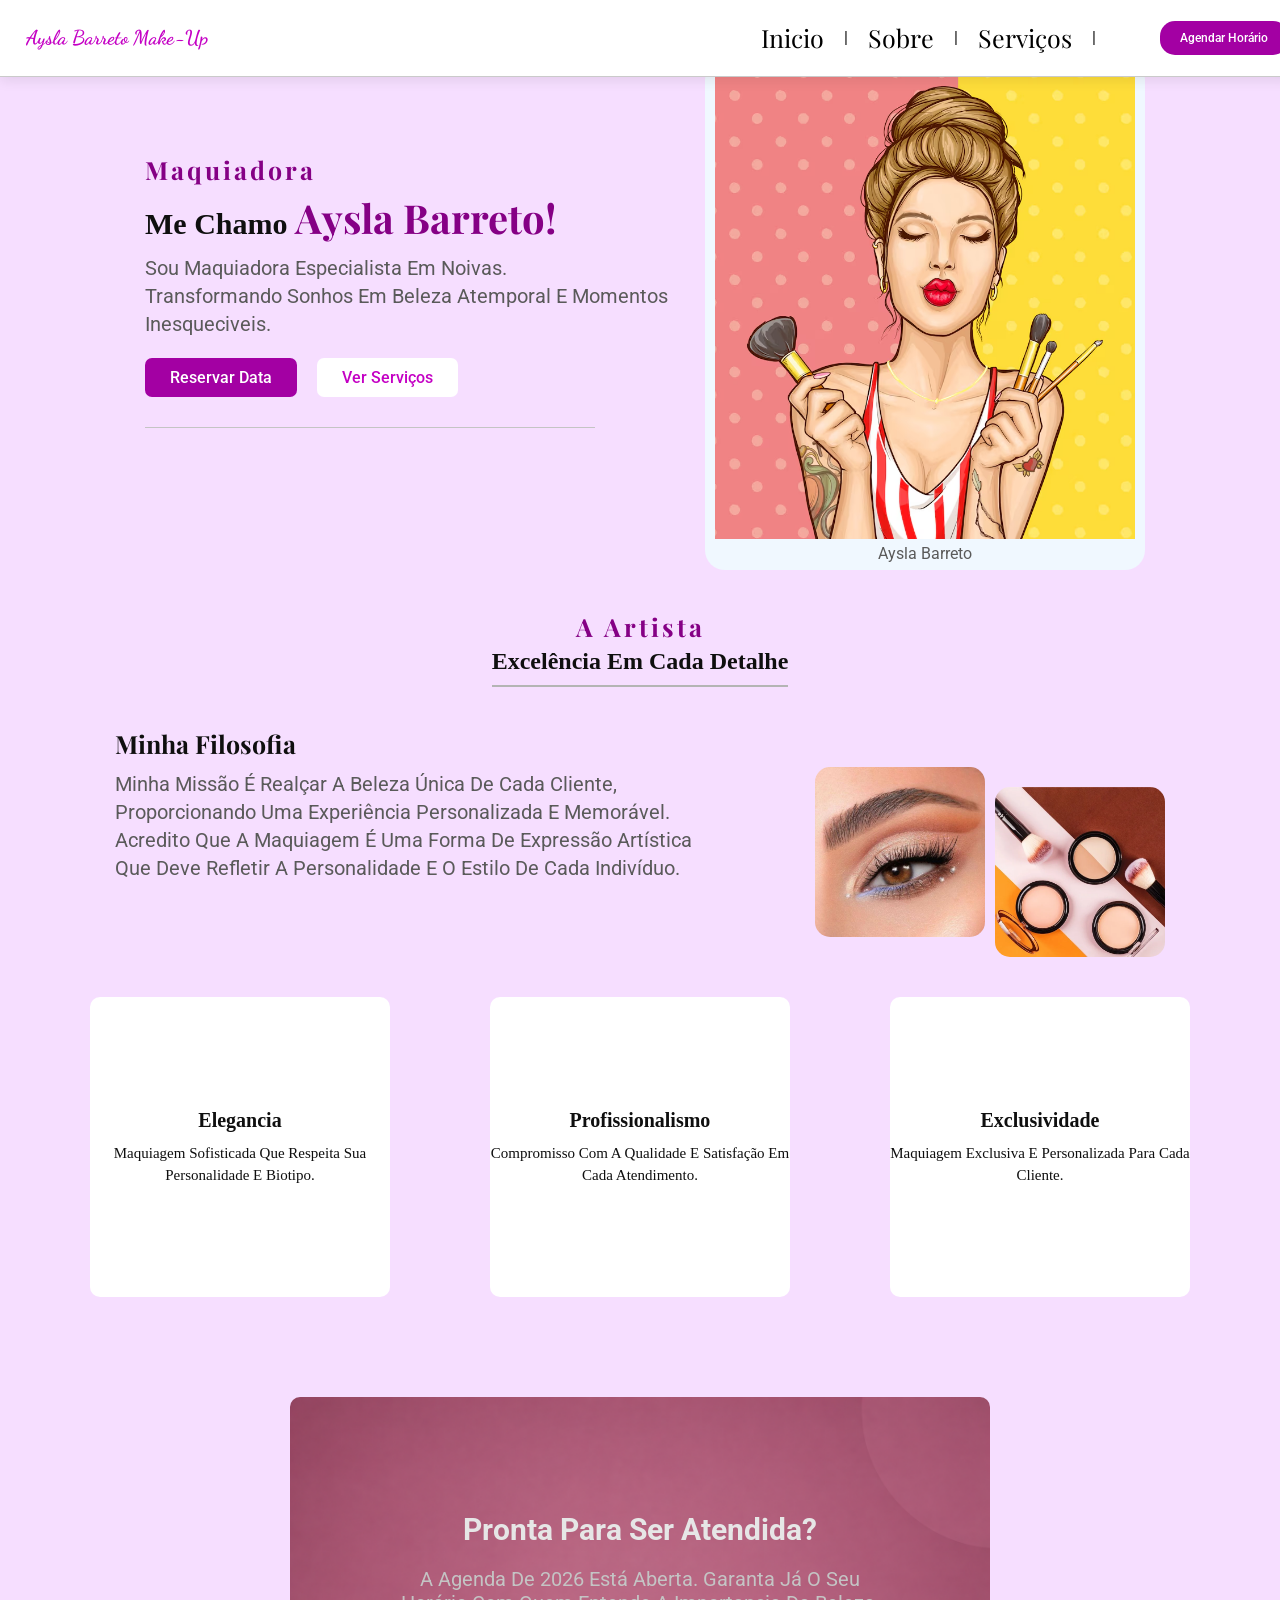
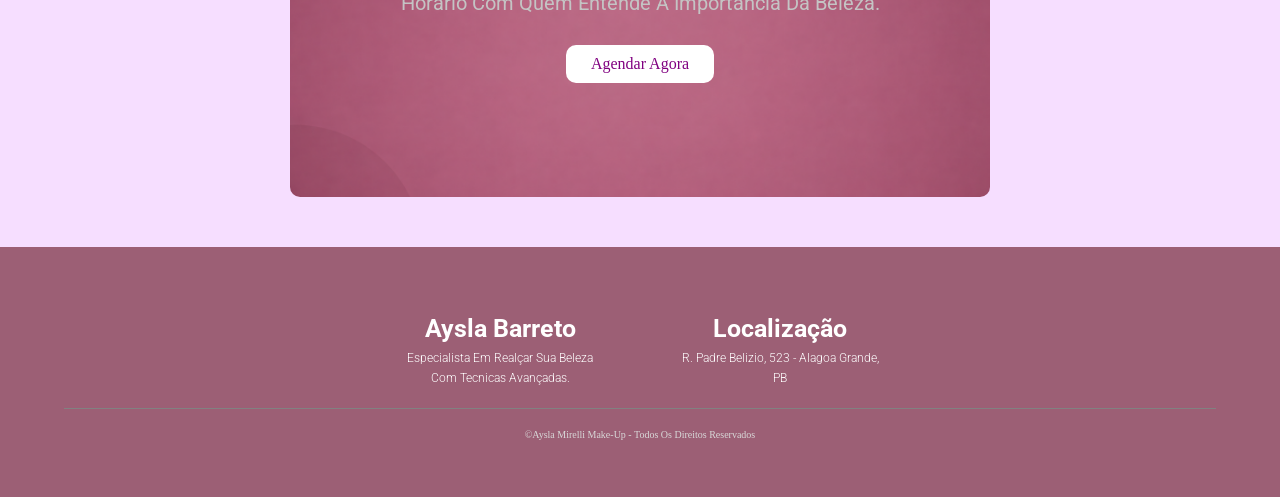
==== commit cf774b97: "finalizando a estilização responsiva do footer, pagina inicial e alguns elementos da navbar" ====
--- a/index.html
+++ b/index.html
@@ -45,11 +45,14 @@
 
             <li id="nav-btn-agendar-itens" class="agendar-btn-nav" >Agendar Horário</li>
             <span id="desc-btn">Atendimento Personalizado com hora marcada</span>
-            <span id="localizacao-menu">Localização <br> <br> Av. Paulista, 1000 - São Paulo, SP
+            <span id="localizacao-menu">Localização <br> <br> R. Padre Belizio, 523 - Alagoa Grande, PB
             </span>
             </ul>
 
 
+            
+
+
 
 
 
@@ -62,9 +65,9 @@
             <ul id="nav-itens-desktop">
                 
                 
-                <li class="li-nav-itens-desktop"><a class="oo" href="">Inicio </a></li>
-                <li class="li-nav-itens-desktop"><a class="oo" href="">Sobre </a></li>
-                <li class="li-nav-itens-desktop"><a class="oo" href="">Serviços </a></li>
+                <li class="li-nav-itens-desktop"><a class="oo" href="">Inicio</a></li>|
+                <li class="li-nav-itens-desktop"><a class="oo" href="">Sobre </a></li>|
+                <li class="li-nav-itens-desktop"><a class="oo" href="">Serviços</a></li>|
                 <li id="nav-btn-agendar" class="agendar-btn-nav" >Agendar Horário</li>
                 
 
@@ -117,6 +120,10 @@
 
             </div>
         </section>
+
+
+
+
 <div id="modal-container" class="modal-hidden">
     <div id="modal">
         <div class="header-modal">
@@ -177,13 +184,22 @@
         </form>
     </div>
 </div>
+
+
+
+
+
+
         <article class="article-conteudo-secundario">
             
             <h3 class="titulo-apresentacao">A Artista</h3>
             <h2 class="titulo2-apresentacao">Excelência em Cada Detalhe</h2>
             <div class="conteudo-article">
-                <h2 id="topico-article">Minha Filosofia</h2>
-                <p class="descricao-conteudos">Minha missão é realçar a beleza única de cada cliente, proporcionando uma experiência personalizada e memorável. Acredito que a maquiagem é uma forma de expressão artística que deve refletir a personalidade e o estilo de cada indivíduo.</p>
+                <div>
+                    <h2 id="topico-article">Minha Filosofia</h2>
+                    <p class="descricao-conteudos">Minha missão é realçar a beleza única de cada cliente, proporcionando uma experiência personalizada e memorável. Acredito que a maquiagem é uma forma de expressão artística que deve refletir a personalidade e o estilo de cada indivíduo.</p>
+
+                </div>
                 <div class="container-img-article">
                     <img class="img-article-1" id="img1-article" src="./assets/img/MAKE_0405.jpg" alt="">
                     <img class="img-article-1" id="img2-article" src="./assets/img/maquiagem-1515011476963_v2_4x3.jpg" alt="">
@@ -210,9 +226,7 @@
                 <h2 id="titulo-banner">Pronta Para Ser Atendida?</h2>
                 <p id="descricao-banner">A Agenda de 2026 está aberta. Garanta Já o Seu Horário com quem entende a importancia da beleza.</p>
             </div>
-            <span id="btn-agendar-banner" class="agendar-btn-nav"   href="https://wa.me/5583994132681?text=Olá%2C%20gostaria%20de%20agendar%20um%20horário."
-            target="_blank"
-            rel="noopener">Agendar Agora</span>
+            <span id="btn-agendar-banner" class="agendar-btn-nav">Agendar Agora</span>
         </article>
 
     </main>
@@ -226,7 +240,7 @@
             </div>
             <div class="local-footer">
                 <h2 class="titulo-local-footer">Localização</h2>
-                <p class="text-footer">Av. Paulista, 1000 - São Paulo, SP</p>
+                <p class="text-footer">R. Padre Belizio, 523 - Alagoa Grande, PB</p>
             </div>
         </aside>
         <div class="copyright-footer">
--- a/css/style.css
+++ b/css/style.css
@@ -347,6 +347,77 @@
 
 
 
+  /*articles secundários styles*/
+
+
+  .descricao-conteudos{
+    font-size: 20px;
+    line-height: 28px;
+    width: 600px;
+  }
+
+
+  .conteudo-article{
+    display: flex;
+    flex-direction: row;
+    gap: 100px;
+  }
+
+
+  #topico-article{
+    font-size: 25px;
+  }
+
+
+  /*valores article*/
+  #valores-article{
+    gap: 100px;
+    margin-bottom: 100px;
+
+  }
+
+  .valores{
+    width: 300px;
+    height: 300px;
+  }
+
+
+  .titulo-valores{
+    font-size: 20px;
+    margin-bottom: 10px;
+  }
+
+
+  .descricao-valores{
+    font-size: 15px;
+    line-height: 22px;
+  }
+
+
+  /*banner agendar article*/
+  .banner-article-agendar{
+    width: 700px;
+    height: 400px;
+  }
+
+  #titulo-banner{
+    font-size: 30px;
+
+  }
+
+  #descricao-banner{
+    font-size: 20px;
+    width: 500px;
+    margin-bottom: 10px;
+    margin-top: 10px;
+  }
+
+
+
+
+
+
+
 
 
 
--- a/css/navbar.css
+++ b/css/navbar.css
@@ -209,23 +209,6 @@
   filter: invert(10%) sepia(80%) saturate(8000%) hue-rotate(320deg);
 }
 
-
-
-
-
-
-#nav-btn-agendar{
-    font-size: 12px;
-    background-color: rgb(163, 0, 163);
-    padding: 0.4rem;
-    border-radius: 15px;
-    color: white;
-    position: relative;
-    left: 4rem;
-    font-family: "Roboto", sans-serif;
-    font-weight: 500;
-}
-
 #nav-btn-agendar-itens{
     font-size: 20px;
     background-color: rgb(163, 0, 163);
@@ -241,9 +224,7 @@
 }
 
 
-.agendar-btn-nav{
-  cursor: pointer;
-}
+
 
 
 
@@ -268,10 +249,11 @@
     display: flex;
     align-items: center;
     list-style: none;
-    gap: 30px;
+    gap: 0;
     width: 75%;
     justify-content: flex-end;
   }
+
 
 
   
@@ -282,6 +264,10 @@
     font-weight: 400;
     padding: 1%;
     transition: ease-in 0.2s;
+    padding-left: 20px;
+    padding-right: 20px;
+    
+    
     
   }
   
@@ -315,11 +301,25 @@
 
 
 
-.oo{
-  display: flex;
-  justify-content: center;
-  align-items: center;
-}
-  
-}
-
+
+}
+
+
+#nav-btn-agendar{
+    font-size: 12px;
+    background-color: rgb(163, 0, 163);
+    padding: 10px 20px 10px 20px;
+    border-radius: 15px;
+    color: white;
+    position: relative;
+    left: 4rem;
+    font-family: "Roboto", sans-serif;
+    font-weight: 500;
+}
+
+
+
+
+.agendar-btn-nav{
+  cursor: pointer;
+}
--- a/css/footer.css
+++ b/css/footer.css
@@ -68,4 +68,43 @@
     line-height: 10px;
     font-size: 5px;
     font-family: 'Roboto', sans-serif;
+}
+
+
+@media (min-width: 1024px){
+    footer{
+        height: 250px;
+    }
+
+    .sobre-footer{
+        width: 200px;
+
+    }
+
+    .titulo-sobre-footer{
+        font-size: 25px;
+    }
+
+    .text-footer{
+        font-size: 12px;
+        line-height: 20px;
+    }
+
+
+    .titulo-local-footer{
+        font-size: 25px;
+    }
+
+    .text-footer{
+        font-size: 12px;
+        line-height: 20px;
+    }
+
+    .local-footer{
+        width: 200px;
+    }
+
+    .copyright-texto{
+        font-size: 10px;
+    }
 }
--- a/css/modal.css
+++ b/css/modal.css
@@ -37,6 +37,7 @@
 
 
 
+
 .modal-agendar{
     display: flex;
     flex-direction: column;
@@ -97,7 +98,7 @@
     justify-content: center;
     position: relative;
     top: 50px;
-    margin-bottom: 60px;
+    margin-bottom: 50px;
     gap: 20px;
     flex-wrap: wrap;
 }
@@ -124,6 +125,7 @@
     outline: none;
     
 }
+
 
 #horario{
     outline: none;
@@ -142,11 +144,15 @@
     justify-content: center;
     flex-direction: column;
     font-size: 15px;
+    transition: all 0.2s ease-in-out;
+    z-index: 1111;
 }
 
 
 .radio-custom input:checked + .checkmark{
+    
     border: 3px solid #ff69b4;
+    transform: scale(1.1);
 }
 
 
@@ -162,9 +168,12 @@
     border-bottom: 1px solid rgb(151, 151, 151);
     border-radius: 2%;
     outline: none;
+    transition: all 0.2s ease-in-out;
 }
 #nome-usuario:focus{
     border-bottom: 2px solid #ff69b4;
+    transform: scale(1.1);
+    
 }
 
 
@@ -186,7 +195,15 @@
     background-size: cover;
     border: none;
     box-shadow: 0px 4px 6px rgba(0, 0, 0, 0.1);
-    
+    color: white;
+    transition: all 0.3s ease-in-out;
+    
+    
+}
+
+#btn-enviar-modal:hover{
+    scale: 1.05;
+    color: rgb(94, 0, 89);
     
 }
 
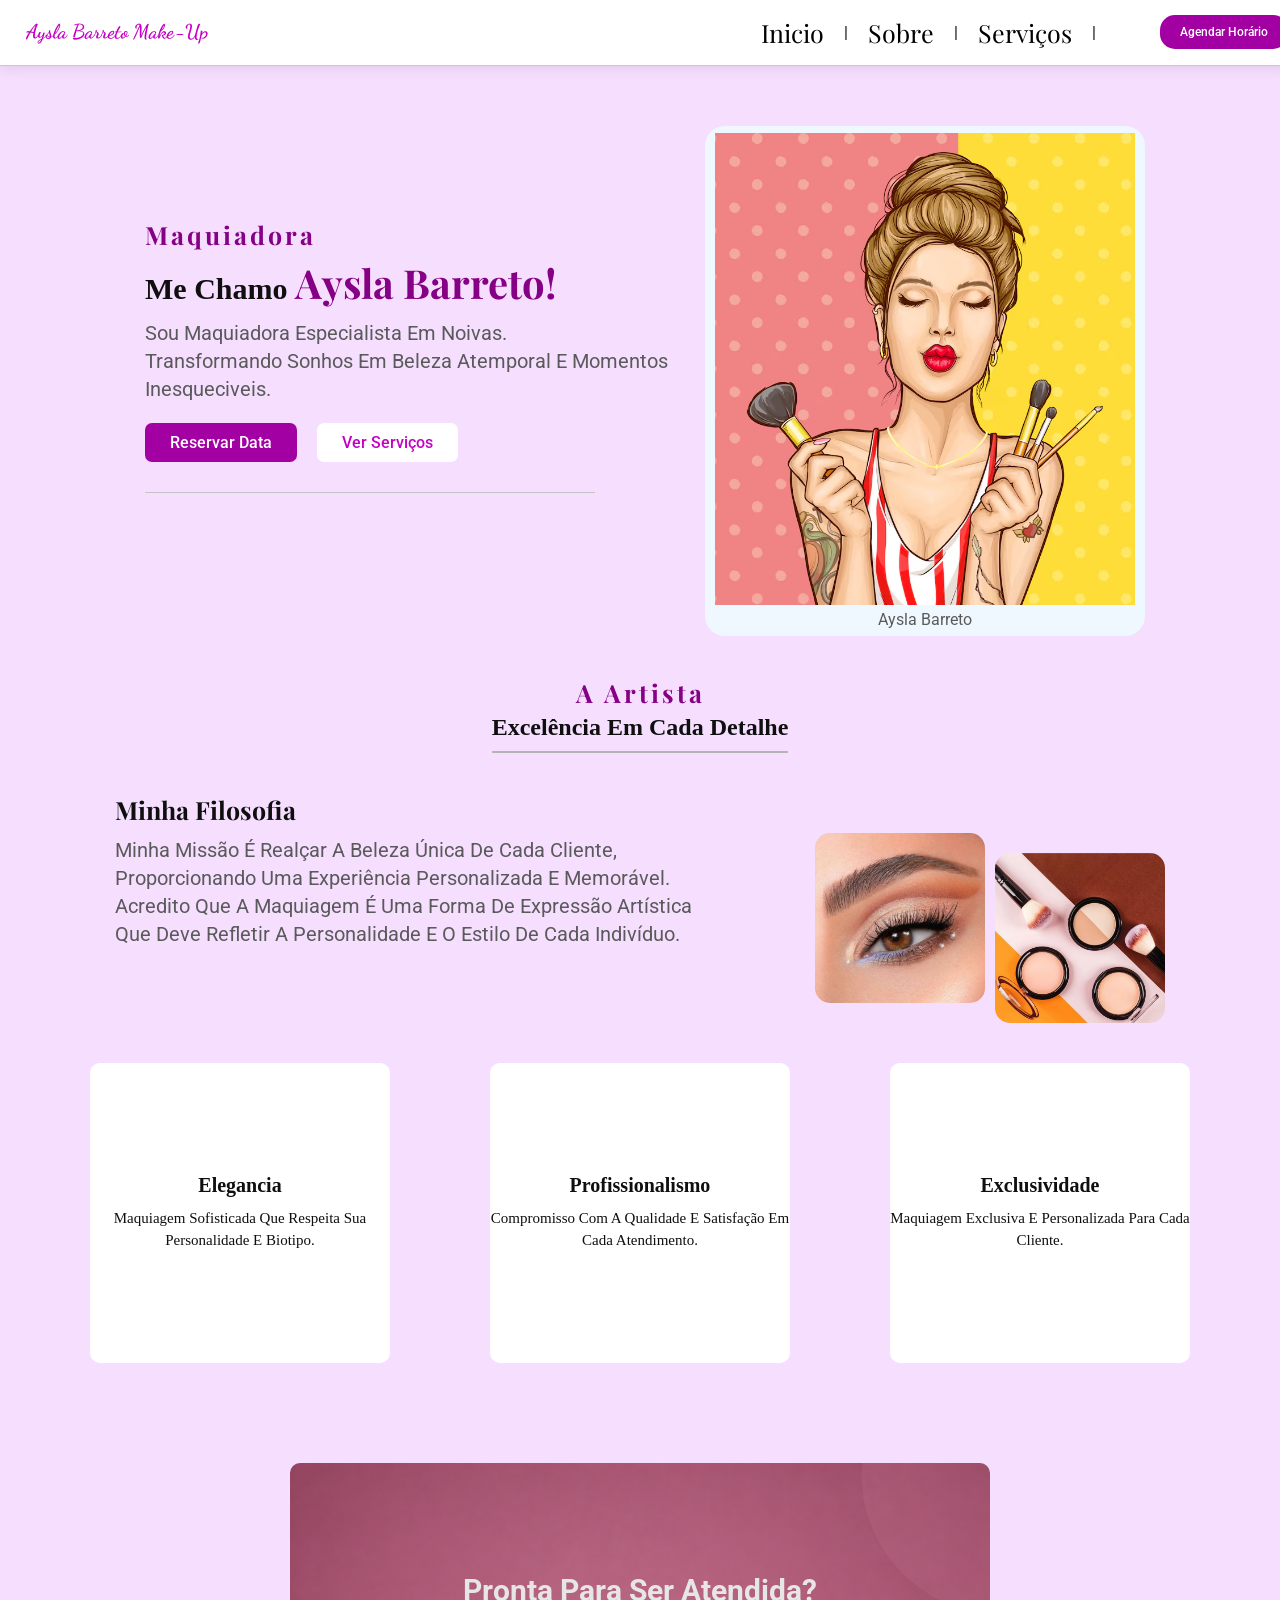
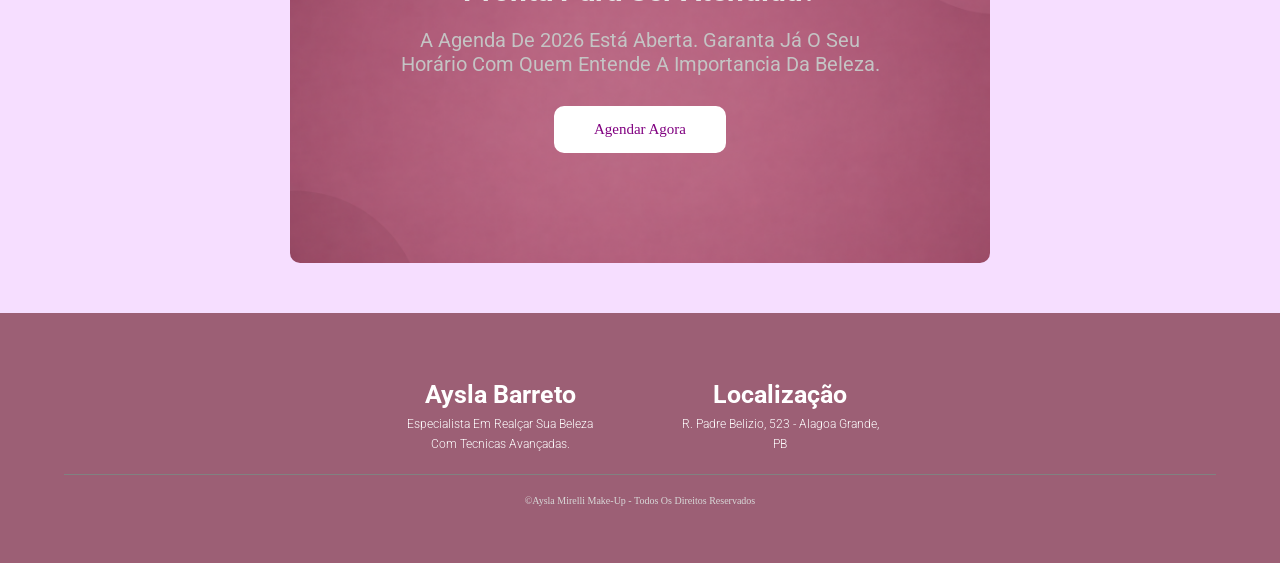
==== commit 46bf6b76: "finalizado arquivo de se serviços da profissional, css incompleto em relaçao a toda a responsividade" ====
--- a/index.html
+++ b/index.html
@@ -40,7 +40,7 @@
                 <li id="titulo-menu">Menu Principal</li>
                 <li class="li-nav-itens"><a href=""><img class="nav-itens-logo" src="./assets/img/homeicon.png" alt="">Inicio <span class="mq-nav-itens">></span></a></li>
                 <li class="li-nav-itens"><a href=""><img class="nav-itens-logo" src="./assets/img/sobreicon.png" alt="">Sobre <span class="mq-nav-itens">></span></a></li>
-                <li class="li-nav-itens"><a href=""><img class="nav-itens-logo" id="pincel" src="./assets/img/pincel.png" alt="">Serviços <span class="mq-nav-itens">></span></a></li>
+                <li class="li-nav-itens"><a href="./pages/servicos.html"><img class="nav-itens-logo" id="pincel" src="./assets/img/pincel.png" alt="">Serviços <span class="mq-nav-itens">></span></a></li>
 
 
             <li id="nav-btn-agendar-itens" class="agendar-btn-nav" >Agendar Horário</li>
@@ -67,7 +67,7 @@
                 
                 <li class="li-nav-itens-desktop"><a class="oo" href="">Inicio</a></li>|
                 <li class="li-nav-itens-desktop"><a class="oo" href="">Sobre </a></li>|
-                <li class="li-nav-itens-desktop"><a class="oo" href="">Serviços</a></li>|
+                <li class="li-nav-itens-desktop"><a class="oo" href="./pages/servicos.html">Serviços</a></li>|
                 <li id="nav-btn-agendar" class="agendar-btn-nav" >Agendar Horário</li>
                 
 
--- a/css/style.css
+++ b/css/style.css
@@ -379,6 +379,11 @@
   .valores{
     width: 300px;
     height: 300px;
+    transition: all 0.3s ease-in-out;
+  }
+
+  .valores:hover{
+    transform: scale(1.1);
   }
 
 
@@ -412,6 +417,18 @@
     margin-top: 10px;
   }
 
+  #btn-agendar-banner{
+    padding: 15px 40px 15px 40px;
+    font-size: 15px;
+    transition: ease-in 0.2s;
+  }
+
+  #btn-agendar-banner:hover{
+    background-color: rgb(163, 0, 163);
+    color: white;
+    cursor: pointer;
+  }
+
 
 
 
--- a/css/navbar.css
+++ b/css/navbar.css
@@ -89,7 +89,7 @@
     box-shadow: 0 4px 12px rgba(0, 0, 0, 0.08);
     background-color: white;
     padding: 0.4rem;
-    position: absolute;
+    z-index: 1000;
     border-bottom: 1px solid rgb(202, 202, 202);
     width: 100%;
 }
--- a/css/footer.css
+++ b/css/footer.css
@@ -1,6 +1,5 @@
 footer{
-    background-color: rgb(156, 95, 117)
-;
+    background-color: rgb(156, 95, 117);
     display: flex;
     flex-direction: column;
     align-items: center;
--- a/css/modal.css
+++ b/css/modal.css
@@ -9,6 +9,7 @@
     background-color: rgba(0, 0, 0, 0.5);
     z-index: 1000;
     overflow: hidden;
+    user-select: none;
 }
 
 #modal{
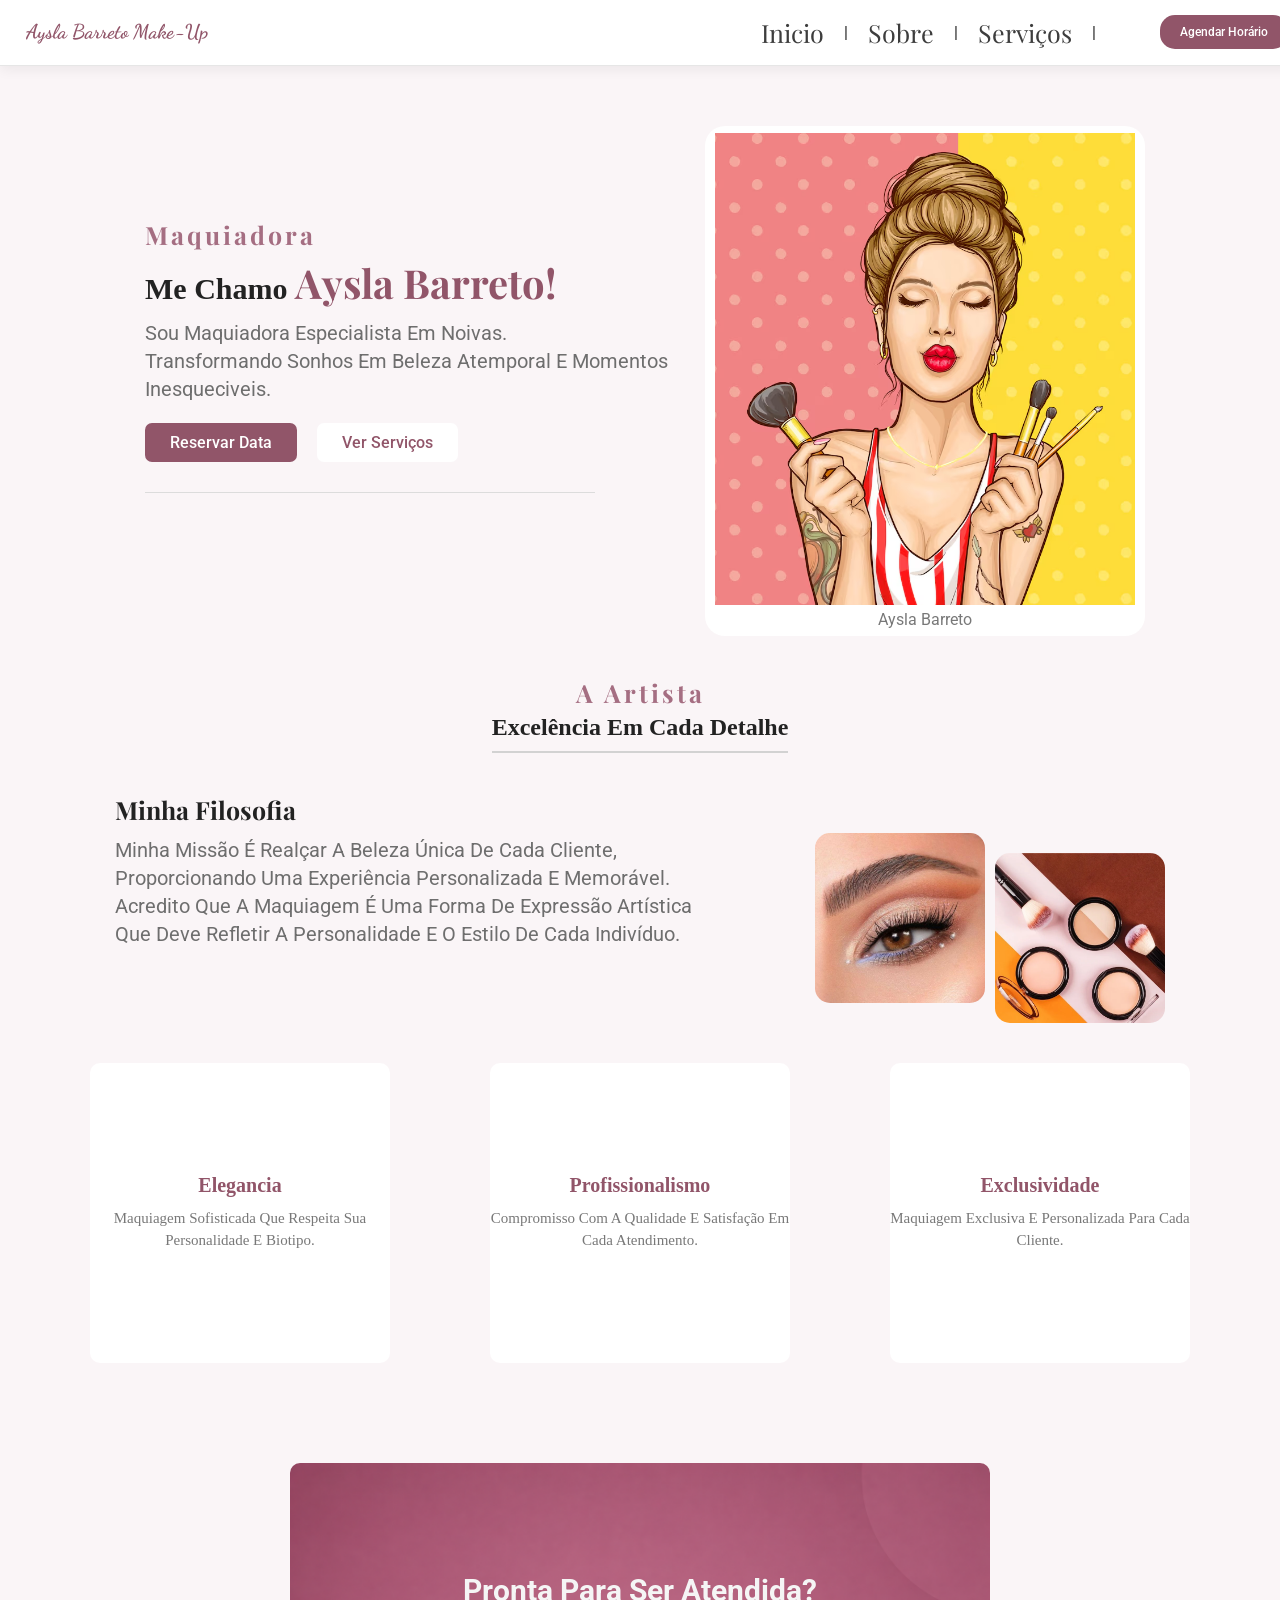
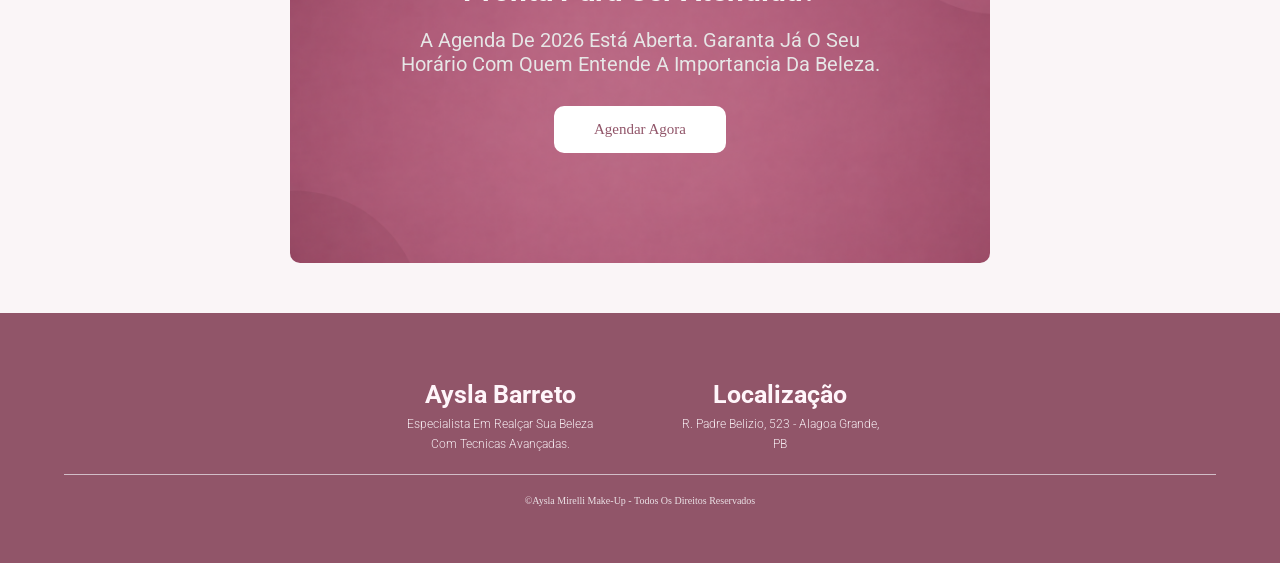
==== commit b4b7d958: "pequena alteração nas cores do css" ====
--- a/index.html
+++ b/index.html
@@ -39,7 +39,7 @@
                 </ul>
                 <li id="titulo-menu">Menu Principal</li>
                 <li class="li-nav-itens"><a href=""><img class="nav-itens-logo" src="./assets/img/homeicon.png" alt="">Inicio <span class="mq-nav-itens">></span></a></li>
-                <li class="li-nav-itens"><a href=""><img class="nav-itens-logo" src="./assets/img/sobreicon.png" alt="">Sobre <span class="mq-nav-itens">></span></a></li>
+                <li class="li-nav-itens"><a href="./pages/sobre.html"><img class="nav-itens-logo" src="./assets/img/sobreicon.png" alt="">Sobre <span class="mq-nav-itens">></span></a></li>
                 <li class="li-nav-itens"><a href="./pages/servicos.html"><img class="nav-itens-logo" id="pincel" src="./assets/img/pincel.png" alt="">Serviços <span class="mq-nav-itens">></span></a></li>
 
 
@@ -66,7 +66,7 @@
                 
                 
                 <li class="li-nav-itens-desktop"><a class="oo" href="">Inicio</a></li>|
-                <li class="li-nav-itens-desktop"><a class="oo" href="">Sobre </a></li>|
+                <li class="li-nav-itens-desktop"><a class="oo" href="./pages/sobre.html">Sobre </a></li>|
                 <li class="li-nav-itens-desktop"><a class="oo" href="./pages/servicos.html">Serviços</a></li>|
                 <li id="nav-btn-agendar" class="agendar-btn-nav" >Agendar Horário</li>
                 
@@ -125,7 +125,7 @@
 
 
 <div id="modal-container" class="modal-hidden">
-    <div id="modal">
+    <div class="modal">
         <div class="header-modal">
             <h2 class="titulo-modal">Qual seu tipo de maquiagem?</h2>
             <span class="fechar-modal">X</span>
--- a/css/style.css
+++ b/css/style.css
@@ -1,22 +1,13 @@
 *{
     margin: 0;
     text-transform: capitalize;
-    color: rgb(15, 15, 15);
-    
-}
-
-/*Mobile First Styles*/
-
+    color: rgb(34, 34, 34);
+}
 
 body{
-    background-color: rgb(246, 222, 255);
+    background-color: rgb(250, 245, 247);
     overflow-x: hidden;
-    
-
-}
-
-/* main styles */
-
+}
 
 main{
   display: flex;
@@ -24,32 +15,27 @@
   justify-content: center;
   flex-direction: column;
 }
-
 
 #imgFigure{
   width: 340px;
 }
 
-
 #figure-apresentacao{
   display: flex;
   align-items: center;
   justify-content: center;
   flex-direction: column;
-  background-color: aliceblue;
+  background-color: rgb(255, 255, 255);
   width: 355px;
   height: 420px;
   border-radius: 20px;
-  
 }
 
 #figcaption-apresentacao{
   font-family: 'Roboto', sans-serif;
   margin-top: 5px;
-  color: rgb(90, 90, 90);
-}
-
-
+  color: rgb(120, 120, 120);
+}
 
 #section-apresentacao{
   display: flex;
@@ -57,10 +43,8 @@
   justify-content: center;
   flex-direction: column;
   padding-top: 60px;
-  color: rgb(15, 15, 15);
-  
-}
-
+  color: rgb(34, 34, 34);
+}
 
 #textos-apresentacao{
   display: flex;
@@ -79,33 +63,30 @@
   gap: 20px;
   margin-top: 20px;
   margin-bottom: 50px;
-  border-bottom: 1px solid rgb(196, 196, 196);
+  border-bottom: 1px solid rgb(220, 220, 220);
   padding-bottom: 30px;
 }
-
 
 .titulo-apresentacao{
   font-family: 'playfair display', serif;
   font-size: 15px;
   letter-spacing: 3px;
   margin-bottom: 5px;
-  color: rgb(133, 0, 133);
+  color: rgb(165, 110, 130);
 }
 
 .nome-aysla{
-  color: rgb(133, 0, 133);
+  color: rgb(145, 85, 105);
   font-family: 'playfair display', serif;
 }
-
 
 .descricao-conteudos{
   font-family: 'Roboto', sans-serif;
   font-size: 14px;
   margin-top: 10px;
   line-height: 20px;
-  color: rgb(90, 90, 90);
-}
-
+  color: rgb(110, 110, 110);
+}
 
 .conteudo-article{
   margin-top: 20px;
@@ -118,10 +99,9 @@
 
 .titulo2-apresentacao{
   white-space: nowrap;
-  border-bottom: 2px solid rgb(180, 180, 180);
+  border-bottom: 2px solid rgb(210, 210, 210);
   padding-bottom: 10px;
 }
-
 
 .img-article-1{
   width: 170px;
@@ -145,18 +125,10 @@
   margin-top: 20px;
   width: 100%;
   height: 210px;
-  
-}
-
-
-
-
-
-
-
+}
 
 #btn-reservar{
-  background-color: rgb(163, 0, 163);
+  background-color: rgb(145, 85, 105);
   padding: 10px;
   padding-left: 25px;
   padding-right: 25px;
@@ -167,39 +139,28 @@
 }
 
 #btn-servicos{
-  background-color: white;
+  background-color: rgb(255, 255, 255);
   padding: 10px;
   padding-left: 25px;
   padding-right: 25px;
   border-radius: 7px;
-  color: rgb(196, 0, 196);
+  color: rgb(145, 85, 105);
   font-family: 'Roboto', sans-serif;
   font-weight: 500;
 }
 
-
-
-
-
-
-/*articles secundários styles*/
-
-
 .article-conteudo-secundario{
   display: flex;
   align-items: center;
   justify-content: center;
-  flex-direction: column;;
-}
-
+  flex-direction: column;
+}
 
 #topico-article{
   font-size: 20px;
   font-family: 'playfair display', serif;
 }
 
-
-
 #valores-article{
   display: flex;
   justify-content: center;
@@ -208,7 +169,6 @@
   margin-bottom: 50px;
   margin-top: 20px;
 }
-
 
 .valores{
   display: flex;
@@ -218,24 +178,22 @@
   font-size: 7px;
   width: 110px;
   height: 130px;
-  background-color: white;
+  background-color: rgb(255, 255, 255);
   text-align: center;
   border-radius: 10px;
 }
-
 
 .titulo-valores{
   font-size: 12px;
   margin-bottom: 5px;
-}
-
+  color: rgb(145, 85, 105);
+}
 
 .descricao-valores{
   font-size: 8px;
   line-height: 10px;
-}
-
-
+  color: rgb(120, 120, 120);
+}
 
 .banner-article-agendar{
   display: flex;
@@ -243,15 +201,13 @@
   justify-content: center;
   margin-bottom: 50px;
   flex-direction: column;
-  background-color: rgb(163, 0, 163);
+  background-color: rgb(145, 85, 105);
   height: 250px;
   width: 350px;
   border-radius: 10px;
   background-image: url(../assets/img/banner.png);
   background-size: cover;
-  
-}
-
+}
 
 .agendar-article{
   display: flex;
@@ -261,38 +217,26 @@
   text-align: center;
 }
 
-
 #titulo-banner{
-  color: rgb(230, 230, 230);
+  color: rgb(245, 245, 245);
   font-family: 'Roboto', serif;
   margin-bottom: 10px;
 }
 
-
 #descricao-banner{
-  color: rgb(196, 196, 196);
+  color: rgb(230, 230, 230);
   font-family: 'Roboto', serif;
   width: 300px;
   font-weight: 400;
-  
-  
-}
-
+}
 
 #btn-agendar-banner{
-  background-color: white;
+  background-color: rgb(255, 255, 255);
   padding: 10px 25px 10px 25px;
   margin-top: 20px;
   border-radius: 10px;
-  color: rgb(128, 0, 128);
-}
-
-
-
-
-
-
-
+  color: rgb(145, 85, 105);
+}
 
 @media (min-width: 1024px){
 
@@ -307,11 +251,9 @@
     height: 510px;
   }
 
-
   #imgFigure{
     width: 420px;
   }
-
 
   #textos-apresentacao{
     width: 450px;
@@ -326,7 +268,6 @@
     font-size: 30px;
   }
 
-
   .nome-aysla{
     font-size: 40px;
   }
@@ -341,14 +282,8 @@
   }
 
   #btn-reservar:hover{
-    background-color: rgb(193, 0, 193);
-
-  }
-
-
-
-  /*articles secundários styles*/
-
+    background-color: rgb(125, 70, 90);
+  }
 
   .descricao-conteudos{
     font-size: 20px;
@@ -356,24 +291,19 @@
     width: 600px;
   }
 
-
   .conteudo-article{
     display: flex;
     flex-direction: row;
     gap: 100px;
   }
 
-
   #topico-article{
     font-size: 25px;
   }
 
-
-  /*valores article*/
   #valores-article{
     gap: 100px;
     margin-bottom: 100px;
-
   }
 
   .valores{
@@ -386,20 +316,16 @@
     transform: scale(1.1);
   }
 
-
   .titulo-valores{
     font-size: 20px;
     margin-bottom: 10px;
   }
 
-
   .descricao-valores{
     font-size: 15px;
     line-height: 22px;
   }
 
-
-  /*banner agendar article*/
   .banner-article-agendar{
     width: 700px;
     height: 400px;
@@ -407,7 +333,6 @@
 
   #titulo-banner{
     font-size: 30px;
-
   }
 
   #descricao-banner{
@@ -424,21 +349,8 @@
   }
 
   #btn-agendar-banner:hover{
-    background-color: rgb(163, 0, 163);
+    background-color: rgb(145, 85, 105);
     color: white;
     cursor: pointer;
   }
-
-
-
-
-
-
-
-
-
-
-
-
-
-}+}
--- a/css/navbar.css
+++ b/css/navbar.css
@@ -1,21 +1,19 @@
 /*estilização da navbar*/
-
-
 
 #menu-toggle{
     cursor: pointer;
     border: none;
     background: none;
     font-size: 1.5rem;
+    color: rgb(145, 85, 105);
 }
 
 #nav-itens {
   display: none;
   flex-direction: column;
-  gap: 1rem;
+  gap: 2rem;
   font-family: "Roboto", sans-serif;
   font-weight: 400;
-  
 }
 
 #nav-itens-desktop{
@@ -41,27 +39,23 @@
     position: absolute;
     top: 0rem;
     left: 0px;
-    background-color: rgb(255, 247, 255);
+    background-color: rgb(250, 245, 247);
     width: 100%;
     height: 100vh;
     border-bottom-right-radius: 10px;
-
-    
-  background: linear-gradient(
-    to right,
-    rgba(0, 0, 0, 0.4),
-  );
-  animation: vinhetaLeft 0.3s ease-out forwards;
-}
-
+    background: linear-gradient(
+      to right,
+      rgba(145, 85, 105, 1),
+      rgba(145, 85, 105, 1)
+    );
+    animation: vinhetaLeft 0.3s ease-out forwards;
+}
 
 body.menu-open {
   overflow: hidden;
   height: 100vh;
 }
 
-
-
 @keyframes vinhetaLeft {
   from {
     transform: translateX(-100%);
@@ -70,7 +64,6 @@
     transform: translateX(0);
   }
 }
-
 
 .mq-nav-itens{
   font-weight: bold;
@@ -78,56 +71,49 @@
   position: absolute;
 }
 
-
-
-
-
 nav{
     display: flex;
     gap: 1rem;
     align-items: center;
-    box-shadow: 0 4px 12px rgba(0, 0, 0, 0.08);
-    background-color: white;
+    box-shadow: 0 4px 12px rgba(0, 0, 0, 0.06);
+    background-color: rgb(255, 255, 255);
     padding: 0.4rem;
     z-index: 1000;
-    border-bottom: 1px solid rgb(202, 202, 202);
+    border-bottom: 1px solid rgb(230, 230, 230);
     width: 100%;
 }
 
 .tituloNavBar{
     margin-left: 0.2rem;
     font-size: 14px;
-     white-space: nowrap;
-    color: rgb(196, 0, 196);
+    white-space: nowrap;
+    color: rgb(145, 85, 105);
     font-family: "Dancing Script", cursive;
-    
 }
 
 #titulo-itens{
     position: absolute;
     top: 25px;
     left: 15px;
-}
-
+    color: rgb(245, 245, 245);
+}
 
 #titulo-menu{
     position: relative;
     top: 40px;
     left: 0px;
-    font-size: 15px;
+    font-size: 25px;
     margin-bottom: 40px;
-    font-weight: 400;
-    color: rgb(128, 161, 161);
+    font-weight: 600;
+    color: rgb(27, 27, 27);
     word-spacing: 3px;
 }
-
-
 
 a{
     text-decoration: none;
-    color: black;
-    display: flex;
-    align-items: center;
+    display: flex;
+    align-items: center;
+    color: white;
 }
 
 .li-nav-itens{
@@ -138,9 +124,8 @@
   top: 20px;
   margin-bottom: 15px;
   font-weight: 300;
-}
-
-
+  color: rgb(255, 255, 255);
+}
 
 #btn-fechar-itens{
   list-style-type: none;
@@ -149,40 +134,38 @@
   left: 75%;
   font-size: 20px;
   cursor: pointer;
-  background-color: white;
+  background-color: rgb(255, 255, 255);
   border-radius: 25px;
   padding: 5px;
+  color: rgb(145, 85, 105);
 }
 
 #menu-li-btn{
   display: flex;
-    justify-content: center;
-    align-items: center;
-    font-size: 25px;
-    position: relative;
-    left: 0.3rem;
-    margin-top: 50px;
-    background-color: rgb(163, 0, 163);
-    padding: 1rem;
-    padding-left: 50px;
-    padding-right: 50px;
-    width: 200px;
-    border-radius: 25px;
-    color: rgb(250, 250, 250);
-    font-family: "Roboto", sans-serif;
-    font-weight: 400;
-}
-
+  justify-content: center;
+  align-items: center;
+  font-size: 25px;
+  position: relative;
+  left: 0.3rem;
+  margin-top: 50px;
+  background-color: rgb(145, 85, 105);
+  padding: 1rem 50px;
+  width: 200px;
+  border-radius: 25px;
+  color: rgb(250, 250, 250);
+  font-family: "Roboto", sans-serif;
+  font-weight: 400;
+}
 
 #desc-btn{
   position: relative;
   top: 10px;
   left: 75px;
   font-size: 12px;
-  color: rgb(128, 161, 161);
+  color: rgb(230, 220, 225);
   font-weight: 300;
   padding-bottom: 10px;
-  border-bottom: 1px solid rgb(194, 194, 194);
+  border-bottom: 1px solid rgb(215, 200, 205);
   width: 160px;
   text-align: center;
 }
@@ -192,58 +175,54 @@
   top: 80px;
   left: 70px;
   font-size: 17px;
-  color: rgb(128, 161, 161);
+  color: rgb(230, 220, 225);
   font-weight: 300;
   padding-bottom: 10px;
-  
   width: 160px;
   text-align: center;
 }
 
 .nav-itens-logo{
-  width: 15px;
-  height: 15px;
+  width: 30px;
+  height: auto ;
   margin-right: 20px;
   position: relative;
   top: 3px;
-  filter: invert(10%) sepia(80%) saturate(8000%) hue-rotate(320deg);
+  filter: invert(100%);
 }
 
 #nav-btn-agendar-itens{
     font-size: 20px;
-    background-color: rgb(163, 0, 163);
+    background-color: rgb(255, 255, 255);
     padding: 1rem;
     text-align: center;
     width: 180px;
     border-radius: 25px;
-    color: white;
+    color: rgb(145, 85, 105);
     position: relative;
     left: 3rem;
     font-family: "Roboto", sans-serif;
     font-weight: 500;
 }
 
-
-
-
-
-
-
-
-
 @media (min-width: 1024px) {
   #menu-toggle{
     display: none;
   }
 
+  a{
+    text-decoration: none;
+    display: flex;
+    align-items: center;
+    color: rgb(61, 61, 61);
+}
+
+
   nav{
     width: 100%;
     height: 7%;
-    
-    
     flex-wrap: nowrap;
   }
-
 
   #nav-itens-desktop{
     display: flex;
@@ -254,10 +233,6 @@
     justify-content: flex-end;
   }
 
-
-
-  
-  
   .li-nav-itens-desktop{
     font-size: 25px;
     font-family: "Playfair Display", serif;
@@ -266,49 +241,38 @@
     transition: ease-in 0.2s;
     padding-left: 20px;
     padding-right: 20px;
-    
-    
-    
+    color: rgb(61, 61, 61);
   }
   
   .li-nav-itens-desktop:hover{
     cursor: pointer;
-    background-color: beige;
+    background-color: rgb(250, 240, 245);
   }
 
   #nav-btn-agendar{
-    padding: 10px 30px 10px 30px;
+    padding: 10px 30px;
     font-size: 15px;
     transition: ease-in 0.2s;
+    background-color: rgb(145, 85, 105);
   }
 
   #nav-btn-agendar:hover{
-    background-color: rgb(223, 0, 223);
-    
-    
+    background-color: rgb(125, 70, 90);
   }
 
   .tituloNavBar{
     margin-left: 20px;
     font-size: 20px;
     white-space: nowrap;
-    color: rgb(196, 0, 196);
+    color: rgb(145, 85, 105);
     font-family: "Dancing Script", cursive;
-    
-}
-
-
-
-
-
-
-}
-
+  }
+}
 
 #nav-btn-agendar{
     font-size: 12px;
-    background-color: rgb(163, 0, 163);
-    padding: 10px 20px 10px 20px;
+    background-color: rgb(145, 85, 105);
+    padding: 10px 20px;
     border-radius: 15px;
     color: white;
     position: relative;
@@ -317,9 +281,6 @@
     font-weight: 500;
 }
 
-
-
-
 .agendar-btn-nav{
   cursor: pointer;
-}+}
--- a/css/footer.css
+++ b/css/footer.css
@@ -1,10 +1,9 @@
 footer{
-    background-color: rgb(156, 95, 117);
+    background-color: rgb(145, 85, 105);
     display: flex;
     flex-direction: column;
     align-items: center;
     justify-content: center;
-    
 }
 
 .info-footer{
@@ -16,20 +15,15 @@
     font-size: 7px;
     gap: 80px;
     margin-top: 20px;
-    border-bottom: 0.5px solid rgb(129, 129, 129);
+    border-bottom: 0.5px solid rgb(210, 190, 200);
     border-width: thin;
     width: 90%;
     padding-bottom: 20px;
-    
-    
-    
 }
-
 
 .sobre-footer{
     width: 100px;
 }
-
 
 .local-footer{
     width: 100px;
@@ -40,35 +34,31 @@
     font-size: 6px;
 }
 
-
 .copyright-texto{
-    color: rgb(216, 216, 216);
+    color: rgb(235, 225, 230);
 }
-
 
 .titulo-sobre-footer{
     font-size: 10px;
     margin-bottom: 5px;
-    color: white;
+    color: rgb(255, 245, 250);
     font-family: 'Roboto', sans-serif;
 }
 
 .titulo-local-footer{
     font-size: 10px;
     margin-bottom: 5px;
-    color: white;
+    color: rgb(255, 245, 250);
     font-family: 'Roboto', sans-serif;
 }
 
-
 .text-footer{
-    color: white;
+    color: rgb(245, 235, 240);
     font-weight: 300;
     line-height: 10px;
     font-size: 5px;
     font-family: 'Roboto', sans-serif;
 }
-
 
 @media (min-width: 1024px){
     footer{
@@ -77,26 +67,22 @@
 
     .sobre-footer{
         width: 200px;
-
     }
 
     .titulo-sobre-footer{
         font-size: 25px;
+        color: rgb(255, 245, 250);
     }
 
     .text-footer{
         font-size: 12px;
         line-height: 20px;
+        color: rgb(245, 235, 240);
     }
-
 
     .titulo-local-footer{
         font-size: 25px;
-    }
-
-    .text-footer{
-        font-size: 12px;
-        line-height: 20px;
+        color: rgb(255, 245, 250);
     }
 
     .local-footer{
@@ -105,5 +91,6 @@
 
     .copyright-texto{
         font-size: 10px;
+        color: rgb(235, 225, 230);
     }
-}+}
--- a/css/modal.css
+++ b/css/modal.css
@@ -12,7 +12,7 @@
     user-select: none;
 }
 
-#modal{
+.modal{
     display: flex;
     align-items: center;
     justify-content: center;
@@ -99,7 +99,7 @@
     justify-content: center;
     position: relative;
     top: 50px;
-    margin-bottom: 50px;
+    margin-bottom: 60px;
     gap: 20px;
     flex-wrap: wrap;
 }
@@ -135,7 +135,7 @@
     border-bottom: 1px solid rgb(151, 151, 151);
 }
 .checkmark{
-    width: 100px;
+    width: 120px;
     height: 100px;
     border: 2px solid #c9c9c9;
     border-radius: 20%;
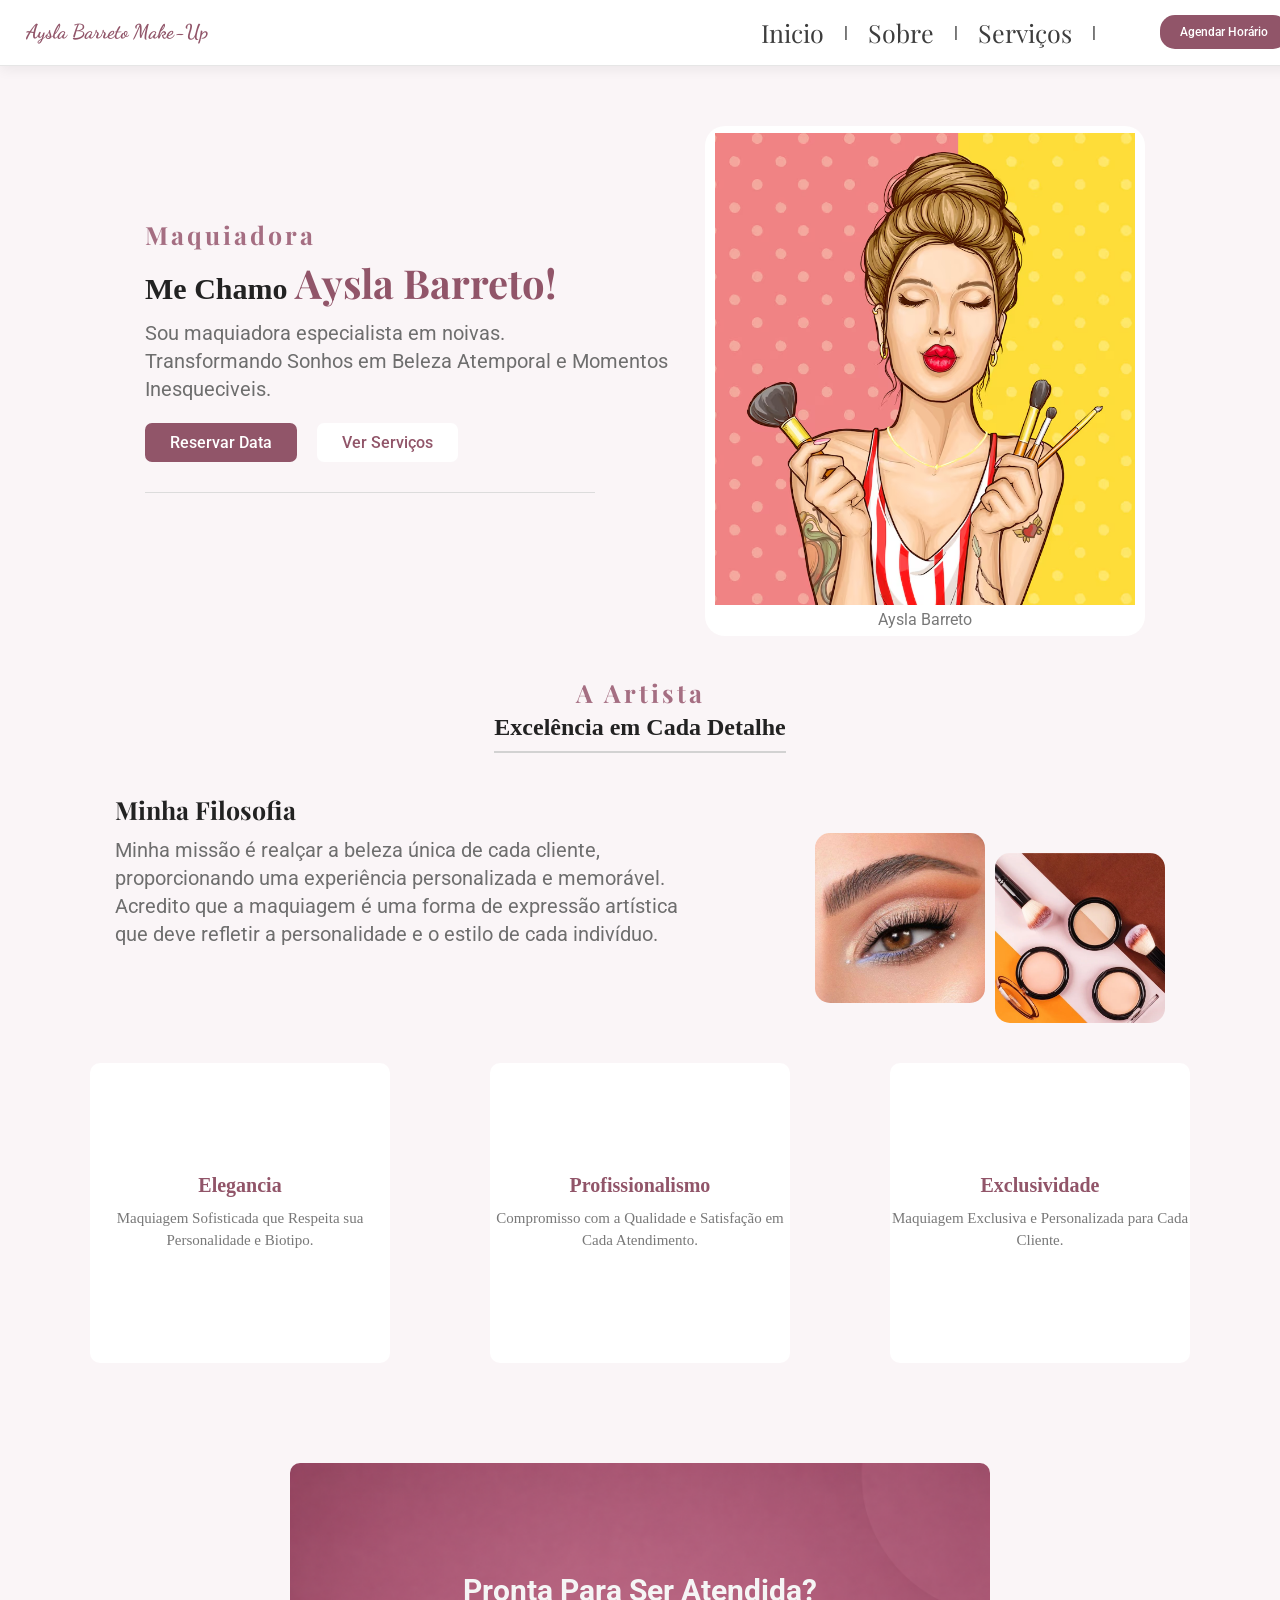
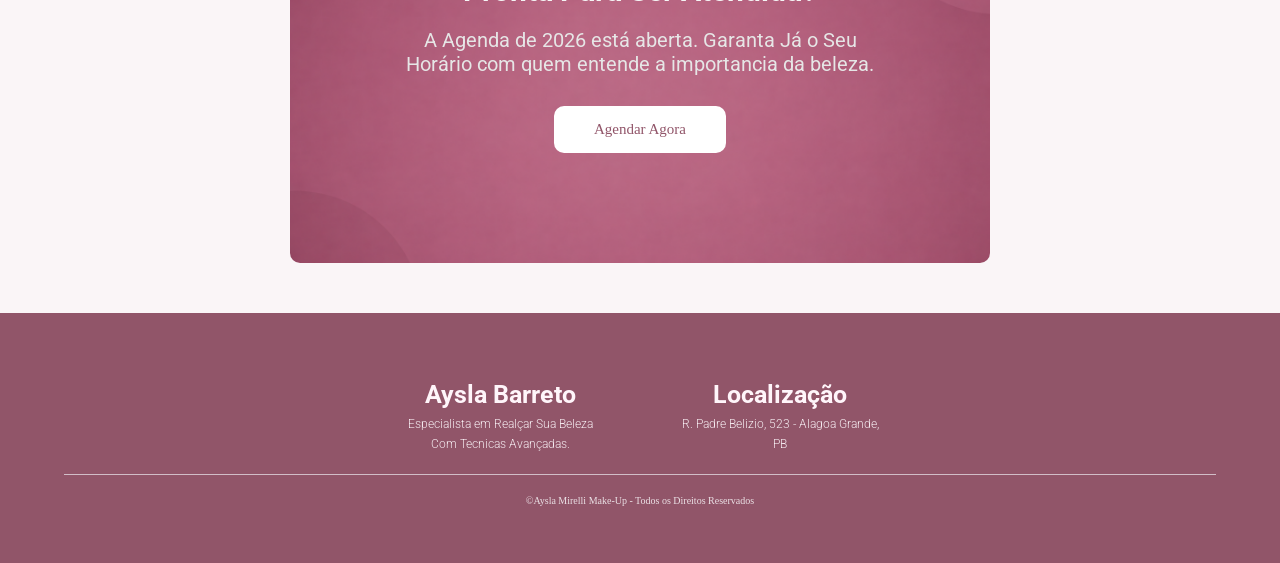
==== commit ae99487d: "criação do gitignore, modificação na navbar novamente e remoção do .vscode." ====
--- a/index.html
+++ b/index.html
@@ -33,11 +33,11 @@
             <h1 class="tituloNavBar">Aysla Barreto Make-Up</h1>
             
             <ul id="nav-itens">
-                <ul>
+                <ul class="container-tituloNavBar">
                     <h2 class="tituloNavBar" id="titulo-itens">Aysla Barreto Make-Up</h2>
                     <li id="btn-fechar-itens">X</li>   
                 </ul>
-                <li id="titulo-menu">Menu Principal</li>
+                
                 <li class="li-nav-itens"><a href=""><img class="nav-itens-logo" src="./assets/img/homeicon.png" alt="">Inicio <span class="mq-nav-itens">></span></a></li>
                 <li class="li-nav-itens"><a href="./pages/sobre.html"><img class="nav-itens-logo" src="./assets/img/sobreicon.png" alt="">Sobre <span class="mq-nav-itens">></span></a></li>
                 <li class="li-nav-itens"><a href="./pages/servicos.html"><img class="nav-itens-logo" id="pincel" src="./assets/img/pincel.png" alt="">Serviços <span class="mq-nav-itens">></span></a></li>
--- a/css/style.css
+++ b/css/style.css
@@ -1,6 +1,6 @@
 *{
     margin: 0;
-    text-transform: capitalize;
+    
     color: rgb(34, 34, 34);
 }
 
--- a/css/navbar.css
+++ b/css/navbar.css
@@ -1,4 +1,6 @@
 /*estilização da navbar*/
+
+
 
 #menu-toggle{
     cursor: pointer;
@@ -14,6 +16,7 @@
   gap: 2rem;
   font-family: "Roboto", sans-serif;
   font-weight: 400;
+  
 }
 
 #nav-itens-desktop{
@@ -24,11 +27,12 @@
 }
 
 #pincel{
+  left: 10px;
   width: 10px;
-  height: 20px;
+  height: 30px;
   position: relative;
   top: 3px;
-  margin-right: 20px;
+  margin-right: 35px;
 }
 
 #nav-itens.active{
@@ -45,8 +49,8 @@
     border-bottom-right-radius: 10px;
     background: linear-gradient(
       to right,
-      rgba(145, 85, 105, 1),
-      rgba(145, 85, 105, 1)
+      rgb(173, 114, 135),
+   rgb(173, 114, 135)
     );
     animation: vinhetaLeft 0.3s ease-out forwards;
 }
@@ -85,7 +89,7 @@
 
 .tituloNavBar{
     margin-left: 0.2rem;
-    font-size: 14px;
+    font-size: 20px;
     white-space: nowrap;
     color: rgb(145, 85, 105);
     font-family: "Dancing Script", cursive;
@@ -98,15 +102,8 @@
     color: rgb(245, 245, 245);
 }
 
-#titulo-menu{
-    position: relative;
-    top: 40px;
-    left: 0px;
-    font-size: 25px;
-    margin-bottom: 40px;
-    font-weight: 600;
-    color: rgb(27, 27, 27);
-    word-spacing: 3px;
+.container-tituloNavBar{
+  margin-bottom: 80px;
 }
 
 a{
@@ -128,17 +125,20 @@
 }
 
 #btn-fechar-itens{
+  position: relative;
+  text-align: center;
+  left: 78%;
   list-style-type: none;
-  position: relative;
-  top: 20px;
-  left: 75%;
-  font-size: 20px;
+  top: 15px;
+  width: 25px;
+  font-size: 35px;
   cursor: pointer;
-  background-color: rgb(255, 255, 255);
+  
   border-radius: 25px;
-  padding: 5px;
-  color: rgb(145, 85, 105);
-}
+  
+  color: rgb(255, 255, 255);
+}
+
 
 #menu-li-btn{
   display: flex;
@@ -172,7 +172,7 @@
 
 #localizacao-menu{
   position: relative;
-  top: 80px;
+  top: 10px;
   left: 70px;
   font-size: 17px;
   color: rgb(230, 220, 225);
@@ -203,6 +203,8 @@
     left: 3rem;
     font-family: "Roboto", sans-serif;
     font-weight: 500;
+    margin-top: 50px;
+    margin-bottom: 50px;
 }
 
 @media (min-width: 1024px) {
